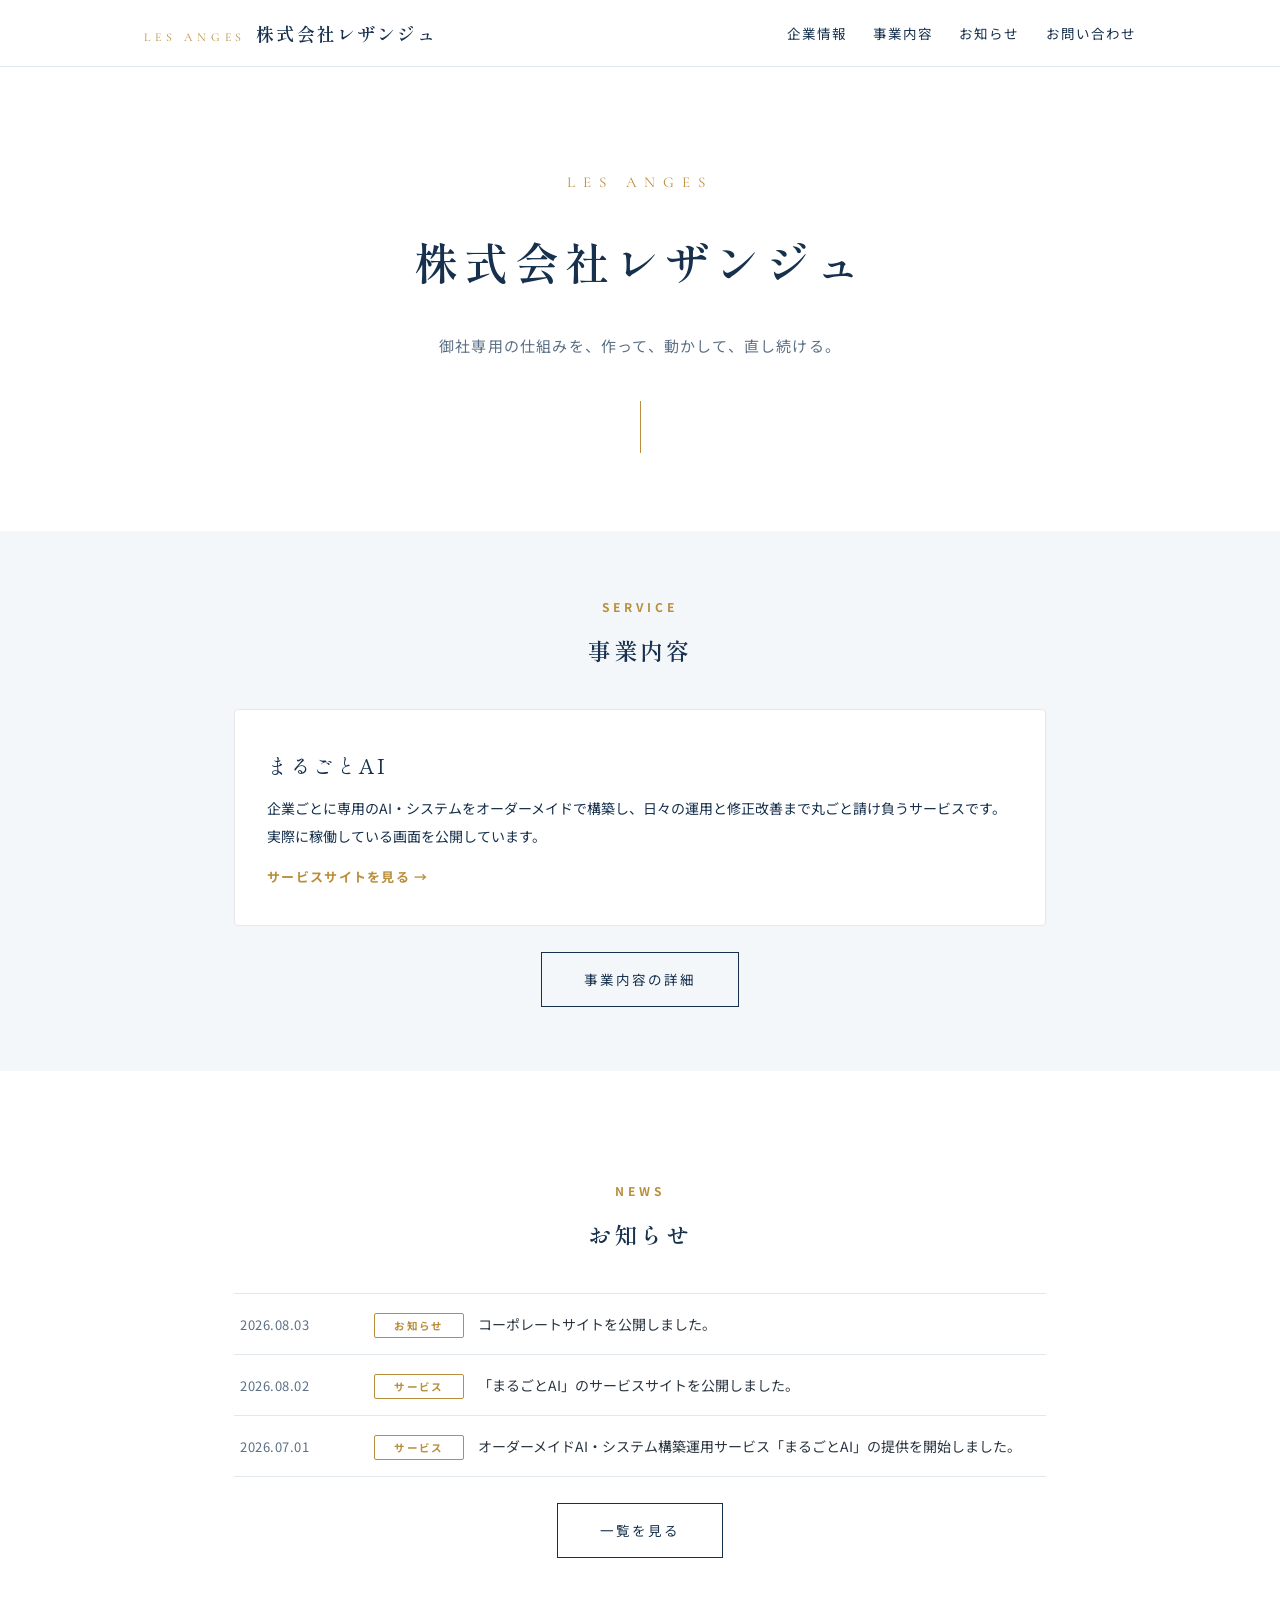
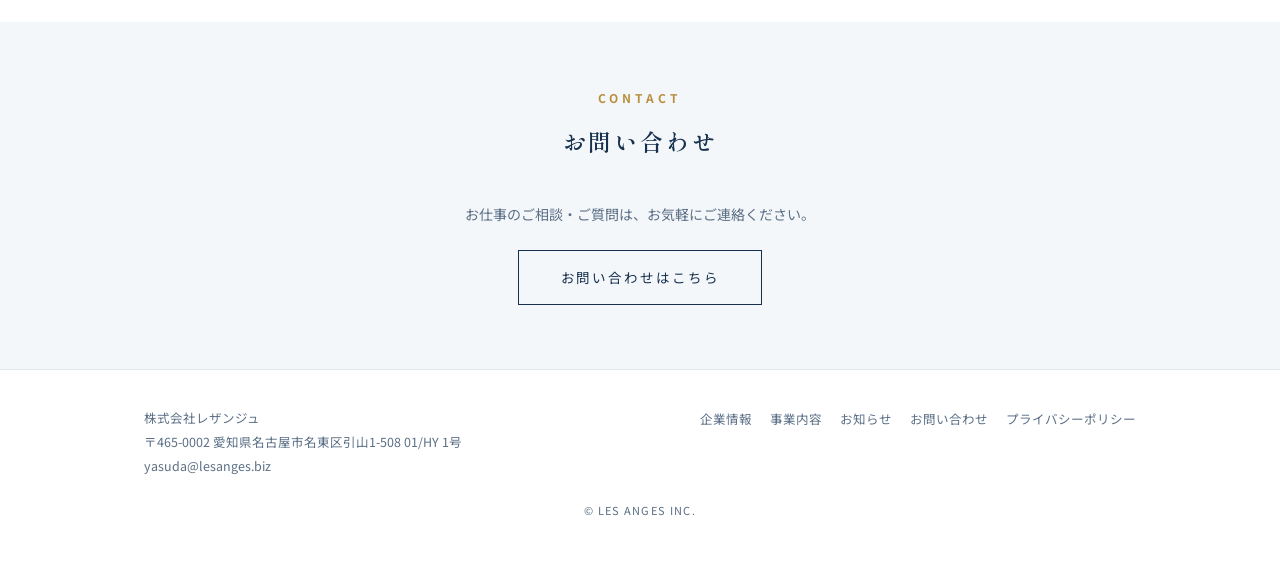
==== index.html @ 823a5865 "Add files via upload" ====
<!DOCTYPE html>
<html lang="ja">
<head>
<meta charset="UTF-8">
<meta name="viewport" content="width=device-width, initial-scale=1.0">
<title>株式会社レザンジュ|御社専用のAI・システムを、作って、動かして、直し続ける。</title>
<meta name="description" content="株式会社レザンジュは、企業ごとに専用のAI・システムをオーダーメイドで構築し、運用まで請け負う名古屋の会社です。">
<link rel="icon" type="image/png" href="favicon.png">
<link rel="preconnect" href="https://fonts.googleapis.com">
<link rel="preconnect" href="https://fonts.gstatic.com" crossorigin>
<link href="https://fonts.googleapis.com/css2?family=Shippori+Mincho:wght@500;600;700&family=Noto+Sans+JP:wght@400;500;700&family=Cormorant+Garamond:wght@500&display=swap" rel="stylesheet">
<link rel="stylesheet" href="style.css">
</head>
<body>
<header class="gnav">
  <div class="gnav-in">
    <a class="brand" href="index.html"><span class="fr">Les Anges</span><span class="ja">株式会社レザンジュ</span></a>
    <ul>
      <li><a href="company.html">企業情報</a></li>
      <li><a href="service.html">事業内容</a></li>
      <li><a href="news.html">お知らせ</a></li>
      <li><a href="contact.html">お問い合わせ</a></li>
    </ul>
  </div>
</header>

<div style="padding:100px 0 78px;text-align:center;">
  <div class="wrap">
    <span style="font-family:'Cormorant Garamond',serif;font-size:15px;letter-spacing:.52em;color:var(--gold);text-transform:uppercase;display:block;margin-bottom:20px;">Les Anges</span>
    <h1 style="font-size:clamp(30px,6vw,44px);letter-spacing:.14em;">株式会社レザンジュ</h1>
    <p style="margin-top:26px;font-size:15px;color:var(--ink-soft);letter-spacing:.08em;">御社専用の仕組みを、作って、動かして、直し続ける。</p>
    <div style="width:1px;height:52px;background:var(--gold);margin:40px auto 0;" aria-hidden="true"></div>
  </div>
</div>

<section style="background:var(--mist);">
  <div class="wrap">
    <p class="sec-label">SERVICE</p>
    <h2 class="sec-title">事業内容</h2>
    <a class="biz-card" href="https://lesanges-inc.github.io/marugoto-ai/">
      <div class="biz-name">まるごとAI</div>
      <p>企業ごとに専用のAI・システムをオーダーメイドで構築し、日々の運用と修正改善まで丸ごと請け負うサービスです。実際に稼働している画面を公開しています。</p>
      <span class="go">サービスサイトを見る</span>
    </a>
    <p style="text-align:center;margin-top:26px;"><a class="btn-line" href="service.html">事業内容の詳細</a></p>
  </div>
</section>

<div class="arc" aria-hidden="true"></div>

<section>
  <div class="wrap">
    <p class="sec-label">NEWS</p>
    <h2 class="sec-title">お知らせ</h2>
    <div class="news-list">
      <div class="item"><time>2026.08.03</time><span class="cat">お知らせ</span><span class="body">コーポレートサイトを公開しました。</span></div>
      <div class="item"><time>2026.08.02</time><span class="cat">サービス</span><span class="body">「まるごとAI」のサービスサイトを公開しました。</span></div>
      <div class="item"><time>2026.07.01</time><span class="cat">サービス</span><span class="body">オーダーメイドAI・システム構築運用サービス「まるごとAI」の提供を開始しました。</span></div>
    </div>
    <p style="text-align:center;margin-top:26px;"><a class="btn-line" href="news.html">一覧を見る</a></p>
  </div>
</section>

<section style="background:var(--mist);text-align:center;">
  <div class="wrap">
    <p class="sec-label">CONTACT</p>
    <h2 class="sec-title">お問い合わせ</h2>
    <p style="font-size:14px;color:var(--ink-soft);margin-bottom:22px;">お仕事のご相談・ご質問は、お気軽にご連絡ください。</p>
    <a class="btn-line" href="contact.html">お問い合わせはこちら</a>
  </div>
</section>

<footer>
  <div class="foot-in">
    <div class="addr">株式会社レザンジュ<br>〒465-0002 愛知県名古屋市名東区引山1-508 01/HY 1号<br>yasuda@lesanges.biz</div>
    <nav>
      <a href="company.html">企業情報</a>
      <a href="service.html">事業内容</a>
      <a href="news.html">お知らせ</a>
      <a href="contact.html">お問い合わせ</a>
      <a href="privacy.html">プライバシーポリシー</a>
    </nav>
  </div>
  <p class="copy">© LES ANGES INC.</p>
</footer>
</body>
</html>
---- style.css ----
:root{--ink:#16304d;--ink-soft:#5b6f86;--gold:#b98f3e;--mist:#f4f7fa;--line:#e2e8ee;--text:#2a3540;}
*{margin:0;padding:0;box-sizing:border-box;}
html{scroll-behavior:smooth;}
@media (prefers-reduced-motion:reduce){html{scroll-behavior:auto;}*,*::before,*::after{animation:none!important;transition:none!important;}}
body{font-family:'Noto Sans JP',sans-serif;color:var(--text);background:#fff;line-height:2;font-size:15px;-webkit-font-smoothing:antialiased;}
h1,h2,h3{font-family:'Shippori Mincho',serif;color:var(--ink);font-weight:600;}
a{color:var(--ink);}
a:focus-visible{outline:3px solid var(--ink);outline-offset:3px;}
.wrap{max-width:860px;margin:0 auto;padding:0 24px;}
/* header */
.gnav{border-bottom:1px solid var(--line);background:#fff;position:sticky;top:0;z-index:50;}
.gnav-in{max-width:1040px;margin:0 auto;padding:0 24px;display:flex;align-items:center;justify-content:space-between;height:66px;}
.brand{text-decoration:none;display:flex;align-items:baseline;gap:10px;}
.brand .fr{font-family:'Cormorant Garamond',serif;font-size:12px;letter-spacing:.4em;color:var(--gold);text-transform:uppercase;}
.brand .ja{font-family:'Shippori Mincho',serif;font-size:18px;letter-spacing:.12em;color:var(--ink);font-weight:600;}
.gnav ul{display:flex;gap:26px;list-style:none;}
.gnav ul a{text-decoration:none;font-size:13.5px;letter-spacing:.08em;color:var(--ink);padding:6px 0;border-bottom:2px solid transparent;}
.gnav ul a:hover,.gnav ul a.on{border-bottom-color:var(--gold);}
@media (max-width:760px){
  .gnav-in{height:auto;flex-direction:column;align-items:flex-start;padding:12px 18px 0;}
  .gnav ul{gap:16px;flex-wrap:wrap;padding:8px 0 12px;}
  .gnav ul a{font-size:12.5px;}
}
/* page title band */
.pt{background:var(--mist);padding:52px 0 44px;text-align:center;}
.pt h1{font-size:26px;letter-spacing:.16em;}
.pt .en{font-family:'Cormorant Garamond',serif;font-size:13px;letter-spacing:.42em;color:var(--gold);text-transform:uppercase;display:block;margin-bottom:6px;}
.crumb{max-width:1040px;margin:0 auto;padding:10px 24px 0;font-size:11.5px;color:var(--ink-soft);}
.crumb a{color:var(--ink-soft);text-decoration:none;}
/* sections */
section{padding:64px 0;}
.sec-label{font-size:12px;font-weight:700;letter-spacing:.34em;color:var(--gold);text-align:center;margin-bottom:8px;}
.sec-title{font-size:23px;text-align:center;letter-spacing:.12em;margin-bottom:36px;}
.arc{height:44px;background:radial-gradient(140% 300% at 50% 320%, transparent 59.7%, var(--gold) 59.9%, var(--gold) 60.3%, transparent 60.5%);}
/* tables */
.spec{border-top:1px solid var(--line);}
.spec .row{display:grid;grid-template-columns:180px 1fr;border-bottom:1px solid var(--line);}
.spec dt{padding:18px 8px;font-size:13px;font-weight:700;color:var(--ink);letter-spacing:.12em;}
.spec dd{padding:18px 8px;font-size:14.5px;}
@media (max-width:560px){.spec .row{grid-template-columns:1fr;}.spec dt{padding-bottom:0;}.spec dd{padding-top:2px;}}
/* cards & buttons */
.biz-card{display:block;background:#fff;border:1px solid var(--line);border-radius:4px;padding:34px 32px;text-decoration:none;transition:box-shadow .25s,border-color .25s;}
.biz-card:hover{border-color:var(--gold);box-shadow:0 14px 34px rgba(22,48,77,.1);}
.biz-card .biz-name{font-family:'Shippori Mincho',serif;font-size:21px;color:var(--ink);letter-spacing:.1em;margin-bottom:8px;}
.biz-card p{font-size:14px;}
.biz-card .go{display:inline-block;margin-top:14px;font-size:13px;font-weight:700;color:var(--gold);letter-spacing:.1em;}
.biz-card .go::after{content:" \2192";}
.btn-line{display:inline-block;border:1px solid var(--ink);color:var(--ink);text-decoration:none;font-size:13.5px;letter-spacing:.14em;padding:13px 42px;transition:background .2s,color .2s;}
.btn-line:hover{background:var(--ink);color:#fff;}
/* news list */
.news-list{border-top:1px solid var(--line);}
.news-list .item{display:grid;grid-template-columns:120px 90px 1fr;gap:14px;align-items:baseline;border-bottom:1px solid var(--line);padding:16px 6px;font-size:14px;}
.news-list time{color:var(--ink-soft);font-size:13px;letter-spacing:.04em;}
.news-list .cat{font-size:10.5px;font-weight:700;letter-spacing:.14em;color:var(--gold);border:1px solid var(--gold);text-align:center;padding:1px 0;border-radius:2px;}
@media (max-width:560px){.news-list .item{grid-template-columns:96px 74px;grid-template-rows:auto auto;}.news-list .body{grid-column:1/-1;}}
/* footer */
footer{border-top:1px solid var(--line);padding:36px 0 40px;}
.foot-in{max-width:1040px;margin:0 auto;padding:0 24px;display:flex;justify-content:space-between;gap:24px;flex-wrap:wrap;}
.foot-in .addr{font-size:12.5px;color:var(--ink-soft);line-height:1.9;}
.foot-in nav{display:flex;gap:18px;flex-wrap:wrap;}
.foot-in nav a{font-size:12.5px;color:var(--ink-soft);text-decoration:none;}
.foot-in nav a:hover{color:var(--gold);}
.copy{text-align:center;font-size:11px;color:var(--ink-soft);letter-spacing:.12em;margin-top:22px;}
.prose{max-width:680px;margin:0 auto;}
.prose p{margin-bottom:18px;font-size:14.5px;}
.sign{text-align:right;font-family:'Shippori Mincho',serif;color:var(--ink);margin-top:8px;}
.philosophy{max-width:680px;margin:0 auto;text-align:center;}
.philosophy .main{font-family:'Shippori Mincho',serif;font-size:clamp(20px,3.4vw,26px);color:var(--ink);letter-spacing:.14em;line-height:2.1;}
.philosophy .sub{font-size:14px;color:var(--ink-soft);margin-top:18px;}
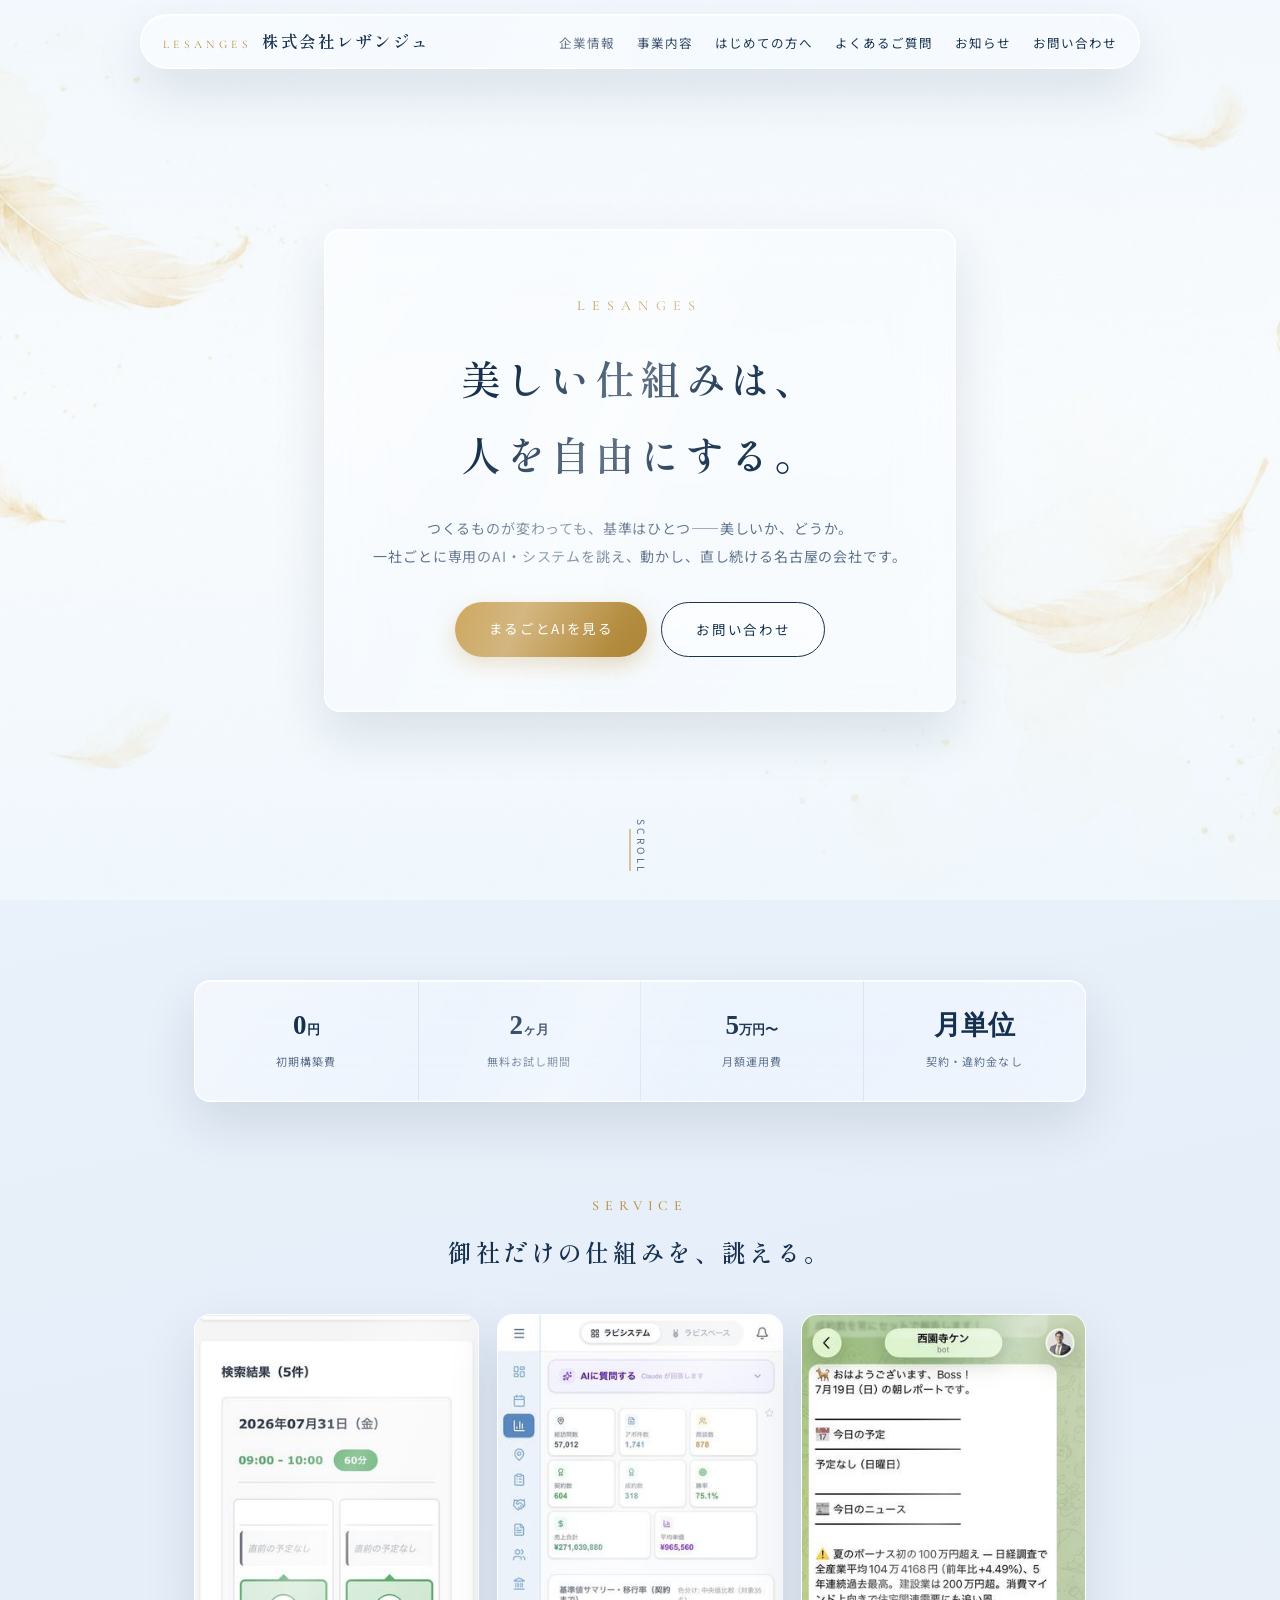
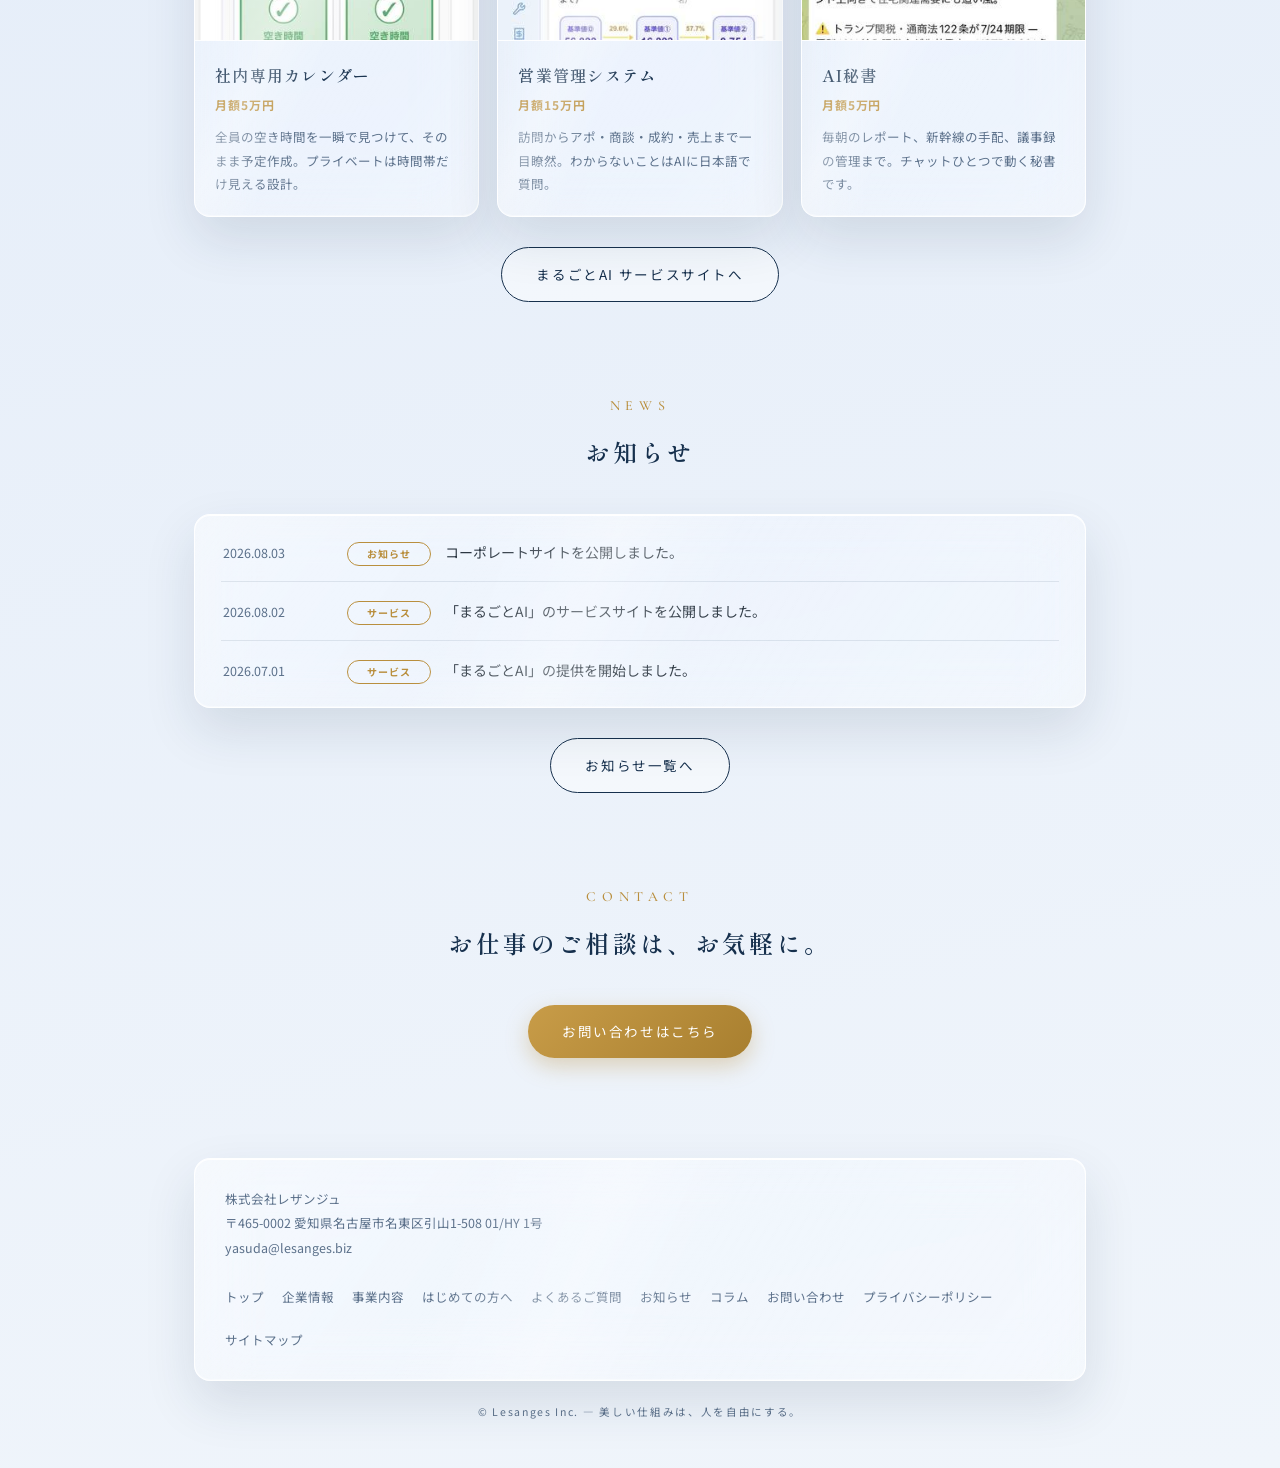
==== commit 414dfd70: "ガラスデザインv2へ全面刷新: 全10ページ構成に移行 - preview-index / preview-company(承認済みデザイン)を正式な index.html / company.htm" ====
--- a/index.html
+++ b/index.html
@@ -3,8 +3,8 @@
 <head>
 <meta charset="UTF-8">
 <meta name="viewport" content="width=device-width, initial-scale=1.0">
-<title>株式会社レザンジュ|御社専用のAI・システムを、作って、動かして、直し続ける。</title>
-<meta name="description" content="株式会社レザンジュは、企業ごとに専用のAI・システムをオーダーメイドで構築し、運用まで請け負う名古屋の会社です。">
+<title>株式会社レザンジュ|美しい仕組みは、人を自由にする。</title>
+<meta name="description" content="株式会社レザンジュは、一社ごとに専用のAI・システムを誂え、動かし、直し続ける名古屋の会社です。初期0円・2ヶ月無料の「まるごとAI」を提供しています。">
 <link rel="icon" type="image/png" href="favicon.png">
 <link rel="preconnect" href="https://fonts.googleapis.com">
 <link rel="preconnect" href="https://fonts.gstatic.com" crossorigin>
@@ -12,76 +12,80 @@
 <link rel="stylesheet" href="style.css">
 </head>
 <body>
-<header class="gnav">
-  <div class="gnav-in">
-    <a class="brand" href="index.html"><span class="fr">Les Anges</span><span class="ja">株式会社レザンジュ</span></a>
-    <ul>
-      <li><a href="company.html">企業情報</a></li>
-      <li><a href="service.html">事業内容</a></li>
-      <li><a href="news.html">お知らせ</a></li>
-      <li><a href="contact.html">お問い合わせ</a></li>
-    </ul>
+<div class="petals" aria-hidden="true"></div>
+<header class="gnav"><div class="gnav-in glass">
+<a class="brand" href="index.html"><span class="fr">Lesanges</span><span class="ja">株式会社レザンジュ</span></a>
+<ul><li><a href="company.html">企業情報</a></li><li><a href="service.html">事業内容</a></li><li><a href="first.html">はじめての方へ</a></li><li><a href="faq.html">よくあるご質問</a></li><li><a href="news.html">お知らせ</a></li><li><a href="contact.html">お問い合わせ</a></li></ul>
+</div></header>
+
+<div class="hero">
+  <div class="hero-panel glass">
+    <span class="fr">Lesanges</span>
+    <h1>美しい仕組みは、<br>人を自由にする。</h1>
+    <p class="sub">つくるものが変わっても、基準はひとつ——美しいか、どうか。<br>一社ごとに専用のAI・システムを誂え、動かし、直し続ける名古屋の会社です。</p>
+    <div class="hero-cta">
+      <a class="btn gold" href="https://lesanges-inc.github.io/marugoto-ai/">まるごとAIを見る</a>
+      <a class="btn ghost" href="contact.html">お問い合わせ</a>
+    </div>
   </div>
-</header>
-
-<div style="padding:100px 0 78px;text-align:center;">
-  <div class="wrap">
-    <span style="font-family:'Cormorant Garamond',serif;font-size:15px;letter-spacing:.52em;color:var(--gold);text-transform:uppercase;display:block;margin-bottom:20px;">Les Anges</span>
-    <h1 style="font-size:clamp(30px,6vw,44px);letter-spacing:.14em;">株式会社レザンジュ</h1>
-    <p style="margin-top:26px;font-size:15px;color:var(--ink-soft);letter-spacing:.08em;">御社専用の仕組みを、作って、動かして、直し続ける。</p>
-    <div style="width:1px;height:52px;background:var(--gold);margin:40px auto 0;" aria-hidden="true"></div>
-  </div>
+  <span class="hero-scroll">SCROLL</span>
 </div>
 
-<section style="background:var(--mist);">
+<section>
   <div class="wrap">
-    <p class="sec-label">SERVICE</p>
-    <h2 class="sec-title">事業内容</h2>
-    <a class="biz-card" href="https://lesanges-inc.github.io/marugoto-ai/">
-      <div class="biz-name">まるごとAI</div>
-      <p>企業ごとに専用のAI・システムをオーダーメイドで構築し、日々の運用と修正改善まで丸ごと請け負うサービスです。実際に稼働している画面を公開しています。</p>
-      <span class="go">サービスサイトを見る</span>
-    </a>
-    <p style="text-align:center;margin-top:26px;"><a class="btn-line" href="service.html">事業内容の詳細</a></p>
+    <div class="stats glass reveal">
+      <div class="st"><b>0<em>円</em></b><span>初期構築費</span></div>
+      <div class="st"><b>2<em>ヶ月</em></b><span>無料お試し期間</span></div>
+      <div class="st"><b>5<em>万円〜</em></b><span>月額運用費</span></div>
+      <div class="st"><b>月単位</b><span>契約・違約金なし</span></div>
+    </div>
   </div>
 </section>
 
-<div class="arc" aria-hidden="true"></div>
-
-<section>
+<section style="padding-top:10px;">
   <div class="wrap">
-    <p class="sec-label">NEWS</p>
-    <h2 class="sec-title">お知らせ</h2>
-    <div class="news-list">
-      <div class="item"><time>2026.08.03</time><span class="cat">お知らせ</span><span class="body">コーポレートサイトを公開しました。</span></div>
-      <div class="item"><time>2026.08.02</time><span class="cat">サービス</span><span class="body">「まるごとAI」のサービスサイトを公開しました。</span></div>
-      <div class="item"><time>2026.07.01</time><span class="cat">サービス</span><span class="body">オーダーメイドAI・システム構築運用サービス「まるごとAI」の提供を開始しました。</span></div>
+    <p class="sec-label">Service</p>
+    <h2 class="sec-title">御社だけの仕組みを、誂える。</h2>
+    <div class="svc">
+      <a class="card glass reveal" href="service.html#calendar">
+        <img src="img_svc_calendar.jpg" alt="社内専用カレンダーの画面" loading="lazy">
+        <div class="body"><h3>社内専用カレンダー</h3><p class="price">月額5万円</p><p class="desc">全員の空き時間を一瞬で見つけて、そのまま予定作成。プライベートは時間帯だけ見える設計。</p></div>
+      </a>
+      <a class="card glass reveal" href="service.html#sales" style="transition-delay:.1s;">
+        <img src="img_svc_sales.jpg" alt="営業管理システムの画面" loading="lazy">
+        <div class="body"><h3>営業管理システム</h3><p class="price">月額15万円</p><p class="desc">訪問からアポ・商談・成約・売上まで一目瞭然。わからないことはAIに日本語で質問。</p></div>
+      </a>
+      <a class="card glass reveal" href="service.html#secretary" style="transition-delay:.2s;">
+        <img src="img_svc_secretary.jpg" alt="AI秘書の画面" loading="lazy">
+        <div class="body"><h3>AI秘書</h3><p class="price">月額5万円</p><p class="desc">毎朝のレポート、新幹線の手配、議事録の管理まで。チャットひとつで動く秘書です。</p></div>
+      </a>
     </div>
-    <p style="text-align:center;margin-top:26px;"><a class="btn-line" href="news.html">一覧を見る</a></p>
+    <p class="svc-more reveal"><a class="btn ghost" href="https://lesanges-inc.github.io/marugoto-ai/">まるごとAI サービスサイトへ</a></p>
   </div>
 </section>
 
-<section style="background:var(--mist);text-align:center;">
+<section style="padding-top:10px;">
   <div class="wrap">
-    <p class="sec-label">CONTACT</p>
-    <h2 class="sec-title">お問い合わせ</h2>
-    <p style="font-size:14px;color:var(--ink-soft);margin-bottom:22px;">お仕事のご相談・ご質問は、お気軽にご連絡ください。</p>
-    <a class="btn-line" href="contact.html">お問い合わせはこちら</a>
+    <p class="sec-label">News</p>
+    <h2 class="sec-title">お知らせ</h2>
+    <div class="news-list glass reveal">
+      <div class="item"><time>2026.08.03</time><span class="cat">お知らせ</span><span class="body">コーポレートサイトを公開しました。</span></div>
+      <div class="item"><time>2026.08.02</time><span class="cat">サービス</span><span class="body">「まるごとAI」のサービスサイトを公開しました。</span></div>
+      <div class="item"><time>2026.07.01</time><span class="cat">サービス</span><span class="body">「まるごとAI」の提供を開始しました。</span></div>
+    </div>
+    <p class="svc-more reveal"><a class="btn ghost" href="news.html">お知らせ一覧へ</a></p>
   </div>
 </section>
 
-<footer>
-  <div class="foot-in">
-    <div class="addr">株式会社レザンジュ<br>〒465-0002 愛知県名古屋市名東区引山1-508 01/HY 1号<br>yasuda@lesanges.biz</div>
-    <nav>
-      <a href="company.html">企業情報</a>
-      <a href="service.html">事業内容</a>
-      <a href="news.html">お知らせ</a>
-      <a href="contact.html">お問い合わせ</a>
-      <a href="privacy.html">プライバシーポリシー</a>
-    </nav>
+<section style="padding-top:10px;">
+  <div class="wrap" style="text-align:center;">
+    <p class="sec-label">Contact</p>
+    <h2 class="sec-title">お仕事のご相談は、お気軽に。</h2>
+    <a class="btn gold" href="contact.html">お問い合わせはこちら</a>
   </div>
-  <p class="copy">© LES ANGES INC.</p>
-</footer>
-</body>
-</html>+</section>
+
+<footer><div class="wrap"><div class="foot-glass glass"><div class="addr">株式会社レザンジュ<br>〒465-0002 愛知県名古屋市名東区引山1-508 01/HY 1号<br>yasuda@lesanges.biz</div><nav><a href="index.html">トップ</a><a href="company.html">企業情報</a><a href="service.html">事業内容</a><a href="first.html">はじめての方へ</a><a href="faq.html">よくあるご質問</a><a href="news.html">お知らせ</a><a href="column.html">コラム</a><a href="contact.html">お問い合わせ</a><a href="privacy.html">プライバシーポリシー</a><a href="sitemap.html">サイトマップ</a></nav></div><p class="copy">© Lesanges Inc. — 美しい仕組みは、人を自由にする。</p></div></footer>
+
+<script src="script.js"></script>
+</body></html>
--- a/style.css
+++ b/style.css
@@ -1,70 +1,203 @@
-
-:root{--ink:#16304d;--ink-soft:#5b6f86;--gold:#b98f3e;--mist:#f4f7fa;--line:#e2e8ee;--text:#2a3540;}
+/* ==========================================================
+   株式会社レザンジュ コーポレートサイト v2 共通スタイル
+   正(canonical): ガラスデザイン版プレビュー(2026-08 承認)
+   配色: 墨紺 #16304d / 金 #b98f3e / 背景=青白グラデ(黄味禁止)
+   書体: Shippori Mincho / Noto Sans JP / Cormorant Garamond
+   ========================================================== */
+:root{
+  --ink:#16304d;--ink-soft:#5b708a;--gold:#b98f3e;
+  --glass:rgba(255,255,255,.42);--glass-line:rgba(255,255,255,.9);--text:#2a3540;
+}
 *{margin:0;padding:0;box-sizing:border-box;}
 html{scroll-behavior:smooth;}
 @media (prefers-reduced-motion:reduce){html{scroll-behavior:auto;}*,*::before,*::after{animation:none!important;transition:none!important;}}
-body{font-family:'Noto Sans JP',sans-serif;color:var(--text);background:#fff;line-height:2;font-size:15px;-webkit-font-smoothing:antialiased;}
+body{
+  font-family:'Noto Sans JP',sans-serif;color:var(--text);line-height:2;font-size:15px;
+  background:linear-gradient(168deg,#eef5fc 0%,#e6eef9 45%,#f0f5fb 100%);
+  min-height:100vh;-webkit-font-smoothing:antialiased;
+}
+body::before{
+  content:"";position:fixed;inset:0;z-index:0;pointer-events:none;
+  background:
+    radial-gradient(560px 420px at 12% 16%, rgba(160,199,238,.45), transparent 65%),
+    radial-gradient(620px 460px at 88% 28%, rgba(255,255,255,.7), transparent 62%),
+    radial-gradient(520px 420px at 78% 78%, rgba(196,219,243,.4), transparent 65%),
+    radial-gradient(460px 380px at 22% 86%, rgba(233,225,199,.22), transparent 65%);
+}
 h1,h2,h3{font-family:'Shippori Mincho',serif;color:var(--ink);font-weight:600;}
 a{color:var(--ink);}
-a:focus-visible{outline:3px solid var(--ink);outline-offset:3px;}
-.wrap{max-width:860px;margin:0 auto;padding:0 24px;}
-/* header */
-.gnav{border-bottom:1px solid var(--line);background:#fff;position:sticky;top:0;z-index:50;}
-.gnav-in{max-width:1040px;margin:0 auto;padding:0 24px;display:flex;align-items:center;justify-content:space-between;height:66px;}
+a:focus-visible,button:focus-visible{outline:3px solid var(--ink);outline-offset:3px;}
+.wrap{max-width:940px;margin:0 auto;padding:0 24px;}
+.glass{
+  background:linear-gradient(125deg, rgba(255,255,255,.5) 0%, rgba(255,255,255,.18) 46%, rgba(255,255,255,.38) 100%);
+  backdrop-filter:blur(26px) saturate(1.3);
+  -webkit-backdrop-filter:blur(26px) saturate(1.3);
+  border:1px solid rgba(255,255,255,.9);
+  border-radius:16px;
+  box-shadow:
+    0 22px 52px rgba(22,48,77,.12),
+    inset 0 1px 0 rgba(255,255,255,.95),
+    inset 0 -1px 0 rgba(255,255,255,.35);
+  position:relative;
+}
+.glass::before{
+  content:"";position:absolute;inset:0;border-radius:inherit;pointer-events:none;
+  background:linear-gradient(115deg, transparent 30%, rgba(255,255,255,.34) 44%, rgba(255,255,255,.06) 56%, transparent 70%);
+}
+.gnav{position:fixed;top:14px;left:50%;transform:translateX(-50%);z-index:60;width:min(1000px,calc(100% - 28px));}
+.gnav-in{display:flex;align-items:center;justify-content:space-between;padding:10px 22px;border-radius:99px;}
 .brand{text-decoration:none;display:flex;align-items:baseline;gap:10px;}
-.brand .fr{font-family:'Cormorant Garamond',serif;font-size:12px;letter-spacing:.4em;color:var(--gold);text-transform:uppercase;}
-.brand .ja{font-family:'Shippori Mincho',serif;font-size:18px;letter-spacing:.12em;color:var(--ink);font-weight:600;}
-.gnav ul{display:flex;gap:26px;list-style:none;}
-.gnav ul a{text-decoration:none;font-size:13.5px;letter-spacing:.08em;color:var(--ink);padding:6px 0;border-bottom:2px solid transparent;}
+.brand .fr{font-family:'Cormorant Garamond',serif;font-size:11.5px;letter-spacing:.38em;color:var(--gold);text-transform:uppercase;}
+.brand .ja{font-family:'Shippori Mincho',serif;font-size:16.5px;letter-spacing:.1em;color:var(--ink);font-weight:600;}
+.gnav ul{display:flex;gap:22px;list-style:none;}
+.gnav ul a{text-decoration:none;font-size:12.5px;letter-spacing:.08em;color:var(--ink);padding:5px 0;border-bottom:1.5px solid transparent;}
 .gnav ul a:hover,.gnav ul a.on{border-bottom-color:var(--gold);}
-@media (max-width:760px){
-  .gnav-in{height:auto;flex-direction:column;align-items:flex-start;padding:12px 18px 0;}
-  .gnav ul{gap:16px;flex-wrap:wrap;padding:8px 0 12px;}
-  .gnav ul a{font-size:12.5px;}
-}
-/* page title band */
-.pt{background:var(--mist);padding:52px 0 44px;text-align:center;}
-.pt h1{font-size:26px;letter-spacing:.16em;}
-.pt .en{font-family:'Cormorant Garamond',serif;font-size:13px;letter-spacing:.42em;color:var(--gold);text-transform:uppercase;display:block;margin-bottom:6px;}
-.crumb{max-width:1040px;margin:0 auto;padding:10px 24px 0;font-size:11.5px;color:var(--ink-soft);}
-.crumb a{color:var(--ink-soft);text-decoration:none;}
-/* sections */
-section{padding:64px 0;}
-.sec-label{font-size:12px;font-weight:700;letter-spacing:.34em;color:var(--gold);text-align:center;margin-bottom:8px;}
-.sec-title{font-size:23px;text-align:center;letter-spacing:.12em;margin-bottom:36px;}
-.arc{height:44px;background:radial-gradient(140% 300% at 50% 320%, transparent 59.7%, var(--gold) 59.9%, var(--gold) 60.3%, transparent 60.5%);}
-/* tables */
-.spec{border-top:1px solid var(--line);}
-.spec .row{display:grid;grid-template-columns:180px 1fr;border-bottom:1px solid var(--line);}
-.spec dt{padding:18px 8px;font-size:13px;font-weight:700;color:var(--ink);letter-spacing:.12em;}
-.spec dd{padding:18px 8px;font-size:14.5px;}
-@media (max-width:560px){.spec .row{grid-template-columns:1fr;}.spec dt{padding-bottom:0;}.spec dd{padding-top:2px;}}
-/* cards & buttons */
-.biz-card{display:block;background:#fff;border:1px solid var(--line);border-radius:4px;padding:34px 32px;text-decoration:none;transition:box-shadow .25s,border-color .25s;}
-.biz-card:hover{border-color:var(--gold);box-shadow:0 14px 34px rgba(22,48,77,.1);}
-.biz-card .biz-name{font-family:'Shippori Mincho',serif;font-size:21px;color:var(--ink);letter-spacing:.1em;margin-bottom:8px;}
-.biz-card p{font-size:14px;}
-.biz-card .go{display:inline-block;margin-top:14px;font-size:13px;font-weight:700;color:var(--gold);letter-spacing:.1em;}
-.biz-card .go::after{content:" \2192";}
-.btn-line{display:inline-block;border:1px solid var(--ink);color:var(--ink);text-decoration:none;font-size:13.5px;letter-spacing:.14em;padding:13px 42px;transition:background .2s,color .2s;}
-.btn-line:hover{background:var(--ink);color:#fff;}
-/* news list */
-.news-list{border-top:1px solid var(--line);}
-.news-list .item{display:grid;grid-template-columns:120px 90px 1fr;gap:14px;align-items:baseline;border-bottom:1px solid var(--line);padding:16px 6px;font-size:14px;}
-.news-list time{color:var(--ink-soft);font-size:13px;letter-spacing:.04em;}
-.news-list .cat{font-size:10.5px;font-weight:700;letter-spacing:.14em;color:var(--gold);border:1px solid var(--gold);text-align:center;padding:1px 0;border-radius:2px;}
-@media (max-width:560px){.news-list .item{grid-template-columns:96px 74px;grid-template-rows:auto auto;}.news-list .body{grid-column:1/-1;}}
-/* footer */
-footer{border-top:1px solid var(--line);padding:36px 0 40px;}
-.foot-in{max-width:1040px;margin:0 auto;padding:0 24px;display:flex;justify-content:space-between;gap:24px;flex-wrap:wrap;}
-.foot-in .addr{font-size:12.5px;color:var(--ink-soft);line-height:1.9;}
-.foot-in nav{display:flex;gap:18px;flex-wrap:wrap;}
-.foot-in nav a{font-size:12.5px;color:var(--ink-soft);text-decoration:none;}
-.foot-in nav a:hover{color:var(--gold);}
-.copy{text-align:center;font-size:11px;color:var(--ink-soft);letter-spacing:.12em;margin-top:22px;}
-.prose{max-width:680px;margin:0 auto;}
-.prose p{margin-bottom:18px;font-size:14.5px;}
-.sign{text-align:right;font-family:'Shippori Mincho',serif;color:var(--ink);margin-top:8px;}
-.philosophy{max-width:680px;margin:0 auto;text-align:center;}
-.philosophy .main{font-family:'Shippori Mincho',serif;font-size:clamp(20px,3.4vw,26px);color:var(--ink);letter-spacing:.14em;line-height:2.1;}
-.philosophy .sub{font-size:14px;color:var(--ink-soft);margin-top:18px;}
+@media (max-width:820px){
+  .gnav{top:0;width:100%;}
+  .gnav-in{border-radius:0 0 14px 14px;flex-direction:column;align-items:flex-start;gap:2px;padding:10px 18px;}
+  .gnav ul{gap:14px;flex-wrap:wrap;}
+  .gnav ul a{font-size:11.5px;}
+}
+.hero{
+  min-height:100vh;display:flex;align-items:center;justify-content:center;
+  position:relative;overflow:hidden;padding:130px 20px 90px;
+  background:url(img_philosophy.jpg) center/cover no-repeat;
+}
+.hero::after{content:"";position:absolute;inset:0;background:linear-gradient(180deg,rgba(234,244,252,.6),rgba(234,244,252,.28) 45%,rgba(234,244,252,.7));pointer-events:none;}
+.petals{position:fixed;inset:0;pointer-events:none;overflow:hidden;z-index:1;}
+.petal{position:absolute;top:-8%;color:var(--gold);animation:fall linear infinite;}
+.petal svg{display:block;}
+@keyframes fall{
+  0%{transform:translateY(-8vh) translateX(0) rotate(0deg);}
+  100%{transform:translateY(115vh) translateX(8vw) rotate(320deg);}
+}
+.hero-panel{position:relative;z-index:2;max-width:660px;text-align:center;padding:62px 48px 54px;animation:heroIn 1.1s .15s cubic-bezier(.2,.7,.2,1) both;}
+@keyframes heroIn{from{opacity:0;transform:translateY(22px);}to{opacity:1;transform:none;}}
+.hero-panel .fr{font-family:'Cormorant Garamond',serif;font-size:14px;letter-spacing:.52em;color:var(--gold);text-transform:uppercase;display:block;margin-bottom:20px;}
+.hero-panel h1{font-size:clamp(26px,4.6vw,40px);letter-spacing:.12em;line-height:1.9;}
+.hero-panel .sub{margin-top:22px;font-size:14px;color:var(--ink-soft);letter-spacing:.06em;}
+.hero-cta{margin-top:32px;display:flex;gap:14px;justify-content:center;flex-wrap:wrap;}
+.btn{display:inline-block;text-decoration:none;font-size:13.5px;letter-spacing:.12em;padding:13px 34px;border-radius:99px;transition:transform .2s, box-shadow .2s, background .2s, color .2s;}
+.btn.gold{background:linear-gradient(135deg,#c89c48,#a87f2f);color:#fff;box-shadow:0 8px 22px rgba(185,143,62,.35);}
+.btn.gold:hover{transform:translateY(-2px);box-shadow:0 12px 26px rgba(185,143,62,.42);}
+.btn.ghost{border:1px solid var(--ink);color:var(--ink);background:rgba(255,255,255,.45);}
+.btn.ghost:hover{background:var(--ink);color:#fff;}
+.hero-scroll{position:absolute;bottom:26px;left:50%;transform:translateX(-50%);z-index:2;font-size:10px;letter-spacing:.34em;color:var(--ink-soft);writing-mode:vertical-rl;}
+.hero-scroll::after{content:"";display:block;width:1px;height:42px;background:var(--gold);margin:10px auto 0;}
+section{padding:80px 0;position:relative;z-index:2;}
+.sec-label{font-family:'Cormorant Garamond',serif;font-size:14px;font-weight:500;letter-spacing:.4em;color:var(--gold);text-align:center;text-transform:uppercase;margin-bottom:8px;}
+.sec-title{font-size:24px;text-align:center;letter-spacing:.14em;margin-bottom:38px;}
+.reveal{opacity:0;transform:translateY(24px);transition:opacity .8s ease, transform .8s ease;}
+.reveal.in{opacity:1;transform:none;}
+@media (prefers-reduced-motion:reduce){.reveal{opacity:1;transform:none;}}
+.stats{display:grid;grid-template-columns:repeat(4,1fr);gap:0;}
+.stats .st{padding:26px 10px;text-align:center;border-left:1px solid rgba(22,48,77,.08);}
+.stats .st:first-child{border-left:none;}
+.stats b{font-family:'Shippori Mincho',serif;font-size:27px;color:var(--ink);display:block;line-height:1.4;}
+.stats b em{font-style:normal;font-size:13px;}
+.stats span{font-size:11px;color:var(--ink-soft);letter-spacing:.1em;}
+@media (max-width:680px){.stats{grid-template-columns:1fr 1fr;}.stats .st:nth-child(3){border-left:none;}.stats .st{border-top:1px solid rgba(22,48,77,.08);}.stats .st:nth-child(-n+2){border-top:none;}}
+.svc{display:grid;grid-template-columns:repeat(3,1fr);gap:18px;}
+.svc .card{overflow:hidden;text-decoration:none;display:block;transition:transform .25s, box-shadow .25s;}
+.svc .card:hover{transform:translateY(-5px);box-shadow:0 26px 54px rgba(22,48,77,.16), inset 0 1px 0 rgba(255,255,255,.85);}
+.svc img{width:100%;display:block;border-bottom:1px solid var(--glass-line);}
+.svc .body{padding:18px 20px 20px;}
+.svc h3{font-size:16px;letter-spacing:.08em;}
+.svc .price{font-size:12px;color:var(--gold);font-weight:700;letter-spacing:.08em;margin-top:2px;}
+.svc p.desc{font-size:12.5px;color:var(--ink-soft);line-height:1.9;margin-top:8px;}
+@media (max-width:680px){.svc{grid-template-columns:1fr;}}
+.svc-more{text-align:center;margin-top:30px;}
+.values{display:grid;grid-template-columns:repeat(4,1fr);gap:16px;}
+.values .v{padding:26px 20px;text-align:center;}
+.values .en{font-family:'Cormorant Garamond',serif;font-size:19px;letter-spacing:.14em;color:var(--gold);display:block;}
+.values .ja{font-family:'Shippori Mincho',serif;font-size:16px;color:var(--ink);letter-spacing:.14em;display:block;margin:2px 0 10px;}
+.values p{font-size:12px;color:var(--ink-soft);line-height:1.95;text-align:left;}
+@media (max-width:820px){.values{grid-template-columns:1fr 1fr;}}
+@media (max-width:480px){.values{grid-template-columns:1fr;}}
+.news-list{padding:8px 26px;}
+.news-list .item{display:grid;grid-template-columns:110px 84px 1fr;gap:14px;align-items:baseline;border-bottom:1px solid rgba(22,48,77,.1);padding:15px 2px;font-size:14px;}
+.news-list .item:last-child{border-bottom:none;}
+.news-list time{color:var(--ink-soft);font-size:12.5px;}
+.news-list .cat{font-size:10px;font-weight:700;letter-spacing:.12em;color:var(--gold);border:1px solid var(--gold);text-align:center;border-radius:99px;padding:1px 0;}
+@media (max-width:560px){.news-list .item{grid-template-columns:96px 74px;}.news-list .body{grid-column:1/-1;}}
+.spec{padding:12px 30px;}
+.spec .row{display:grid;grid-template-columns:170px 1fr;border-bottom:1px solid rgba(22,48,77,.1);}
+.spec .row:last-child{border-bottom:none;}
+.spec dt{padding:17px 4px;font-size:13px;font-weight:700;color:var(--ink);letter-spacing:.12em;}
+.spec dd{padding:17px 4px;font-size:14.5px;}
+@media (max-width:560px){.spec{padding:8px 20px;}.spec .row{grid-template-columns:1fr;}.spec dt{padding-bottom:0;}.spec dd{padding-top:2px;}}
+.pt{padding:150px 0 60px;text-align:center;position:relative;z-index:2;}
+.pt h1{font-size:clamp(26px,4.4vw,36px);letter-spacing:.18em;}
+.pt .en{font-family:'Cormorant Garamond',serif;font-size:14px;letter-spacing:.44em;color:var(--gold);text-transform:uppercase;display:block;margin-bottom:8px;}
+.greet-grid{display:grid;grid-template-columns:220px 1fr;gap:36px;align-items:start;}
+.greet-illust{padding:26px 18px 0;text-align:center;}
+.greet-illust img{max-height:300px;width:auto;}
+.greet-text{padding:34px 36px;}
+.greet-text p{font-size:14.5px;margin-bottom:16px;}
+.sign{text-align:right;font-family:'Shippori Mincho',serif;color:var(--ink);margin-top:6px;}
+@media (max-width:700px){.greet-grid{grid-template-columns:1fr;}.greet-illust{max-width:230px;margin:0 auto;}}
+.philosophy{text-align:center;padding:68px 30px;}
+.philosophy .main{font-family:'Shippori Mincho',serif;font-size:clamp(22px,4vw,32px);color:var(--ink);letter-spacing:.16em;line-height:2.1;}
+.philosophy .sub{font-size:13.5px;color:var(--ink-soft);margin-top:22px;line-height:2.2;}
+footer{padding:20px 0 46px;position:relative;z-index:2;}
+.foot-glass{padding:28px 30px;display:flex;justify-content:space-between;gap:24px;flex-wrap:wrap;}
+.foot-glass .addr{font-size:12.5px;color:var(--ink-soft);line-height:1.95;}
+.foot-glass nav{display:flex;gap:18px;flex-wrap:wrap;align-items:center;}
+.foot-glass nav a{font-size:12.5px;color:var(--ink-soft);text-decoration:none;}
+.foot-glass nav a:hover{color:var(--gold);}
+.copy{text-align:center;font-size:10.5px;color:var(--ink-soft);letter-spacing:.16em;margin-top:20px;}
+
+/* ==========================================================
+   ここから下層ページ用の部品(v2追加分)
+   ========================================================== */
+
+/* 本文ブロック(ガラスパネル内の文章) */
+.prose{padding:36px 40px;}
+.prose p{font-size:14.5px;margin-bottom:16px;}
+.prose p:last-child{margin-bottom:0;}
+@media (max-width:560px){.prose{padding:28px 22px;}}
+
+/* 事業内容: システム詳細(スクショ+解説) */
+.svc-detail{display:grid;grid-template-columns:280px 1fr;overflow:hidden;margin-bottom:26px;}
+.svc-detail:last-of-type{margin-bottom:0;}
+.svc-detail .shot{border-right:1px solid var(--glass-line);background:rgba(255,255,255,.35);}
+.svc-detail .shot img{width:100%;height:100%;object-fit:cover;display:block;}
+.svc-detail .body{padding:30px 34px;}
+.svc-detail h3{font-size:18px;letter-spacing:.1em;}
+.svc-detail .price{font-size:13px;color:var(--gold);font-weight:700;letter-spacing:.08em;margin-top:2px;}
+.svc-detail p.desc{font-size:13.5px;line-height:2;margin-top:12px;}
+@media (max-width:680px){
+  .svc-detail{grid-template-columns:1fr;}
+  .svc-detail .shot{border-right:none;border-bottom:1px solid var(--glass-line);}
+  .svc-detail .shot img{max-height:260px;}
+  .svc-detail .body{padding:24px 22px;}
+}
+
+/* はじめての方へ: ご利用の流れ */
+.flow{list-style:none;counter-reset:step;display:grid;gap:16px;}
+.flow li{counter-increment:step;padding:26px 30px 26px 92px;}
+.flow li::after{content:counter(step,decimal-leading-zero);position:absolute;left:28px;top:22px;font-family:'Cormorant Garamond',serif;font-size:30px;line-height:1.6;color:var(--gold);}
+.flow h3{font-size:16.5px;letter-spacing:.08em;display:flex;align-items:center;gap:10px;flex-wrap:wrap;}
+.flow .badge{font-size:10.5px;font-weight:700;letter-spacing:.1em;color:var(--gold);border:1px solid var(--gold);border-radius:99px;padding:1px 12px;}
+.flow p{font-size:13.5px;line-height:2;margin-top:8px;}
+@media (max-width:560px){.flow li{padding:22px 22px 22px 66px;}.flow li::after{left:20px;font-size:24px;}}
+
+/* よくあるご質問 */
+.faq-list{display:grid;gap:14px;}
+.faq-list summary{cursor:pointer;list-style:none;padding:19px 56px 19px 26px;font-size:14.5px;font-weight:700;color:var(--ink);letter-spacing:.04em;position:relative;z-index:1;}
+.faq-list summary::-webkit-details-marker{display:none;}
+.faq-list summary .q{font-family:'Cormorant Garamond',serif;color:var(--gold);font-size:18px;margin-right:14px;}
+.faq-list summary::after{content:"+";position:absolute;right:24px;top:50%;transform:translateY(-50%);font-size:20px;color:var(--gold);}
+.faq-list details[open] summary::after{content:"−";}
+.faq-list .a{margin:0 26px;padding:16px 2px 22px;border-top:1px solid rgba(22,48,77,.1);font-size:14px;line-height:2;position:relative;z-index:1;}
+.faq-list .a a{color:var(--gold);}
+
+/* お問い合わせ */
+.contact-panel{padding:44px 36px;text-align:center;}
+.contact-panel img{height:200px;width:auto;max-width:100%;}
+.contact-panel p{font-size:14px;margin:16px 0 20px;}
+.mail-link{font-family:'Cormorant Garamond',serif;font-size:26px;letter-spacing:.06em;color:var(--ink);text-decoration:none;border-bottom:1px solid var(--gold);padding-bottom:3px;}
+@media (max-width:560px){.contact-panel{padding:32px 20px;}.mail-link{font-size:20px;}}
+
+/* 注記 */
+.note{font-size:12px;color:var(--ink-soft);margin-top:18px;text-align:center;}
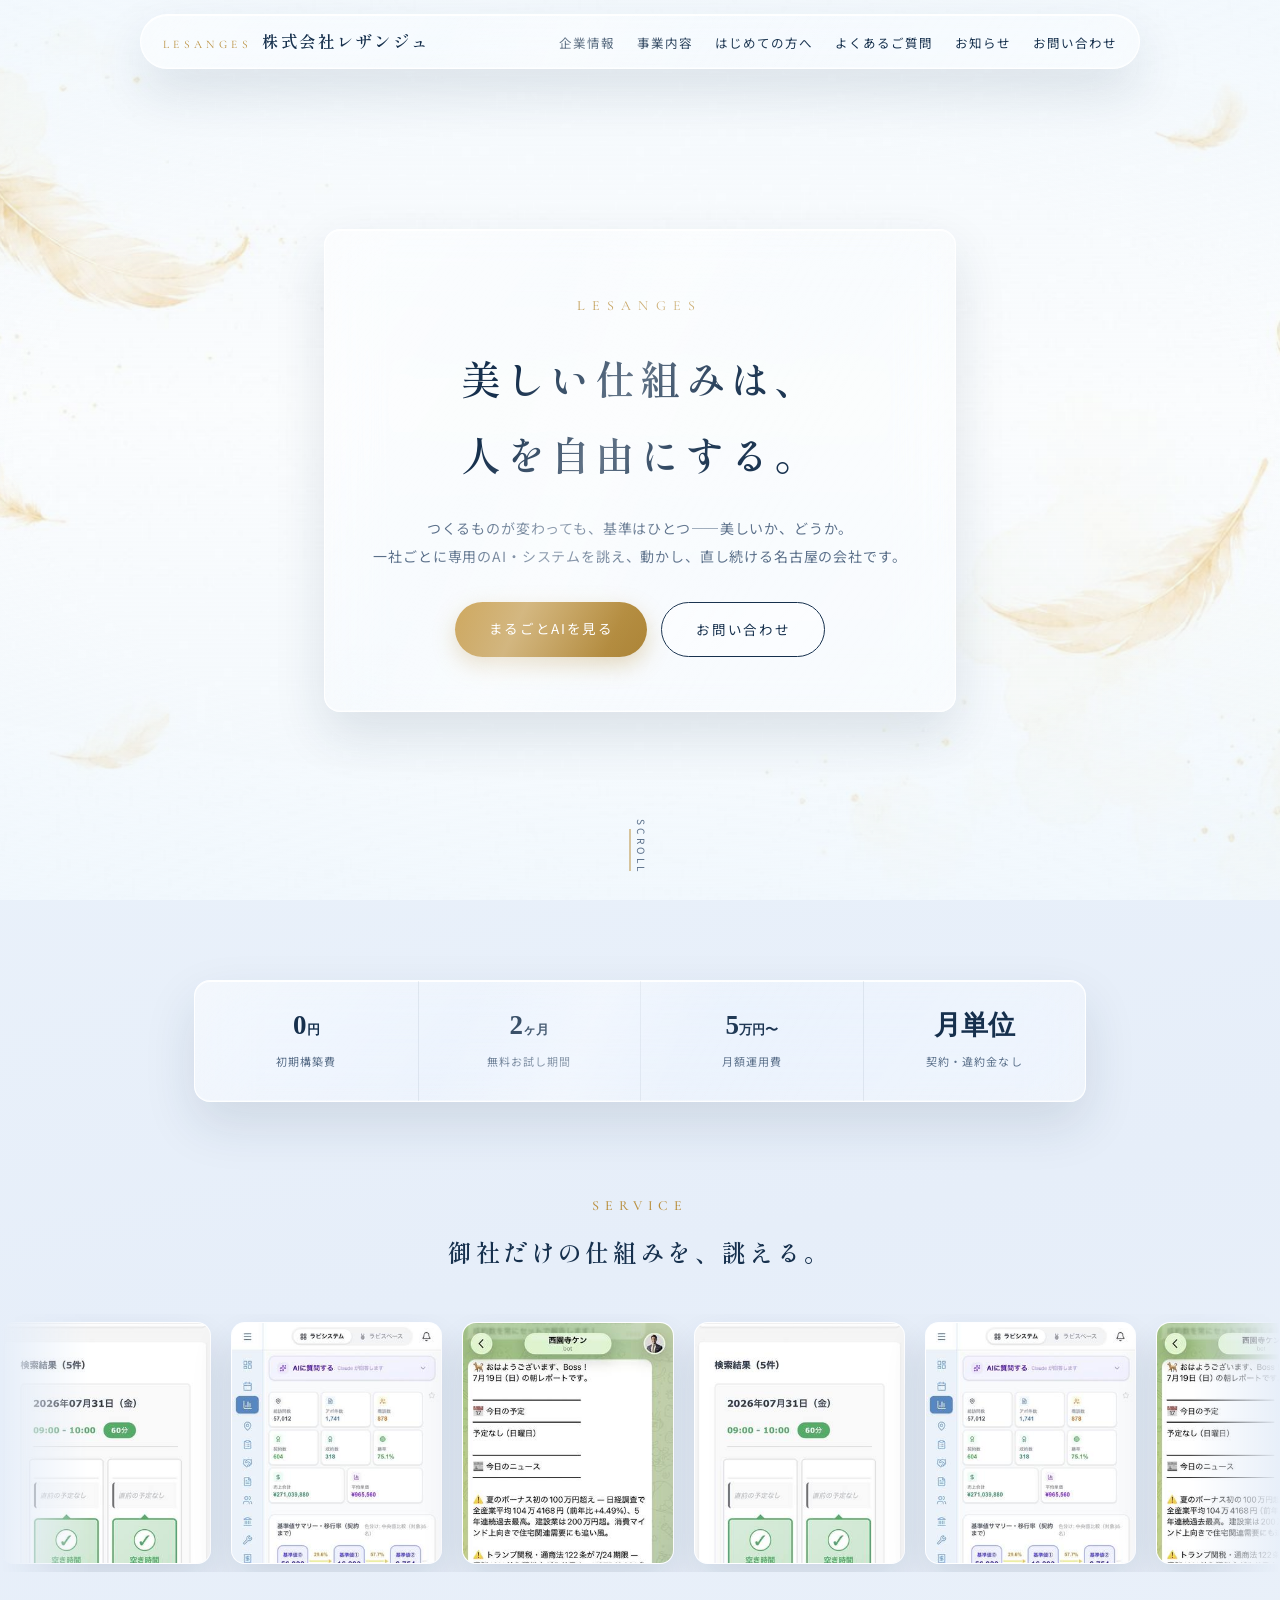
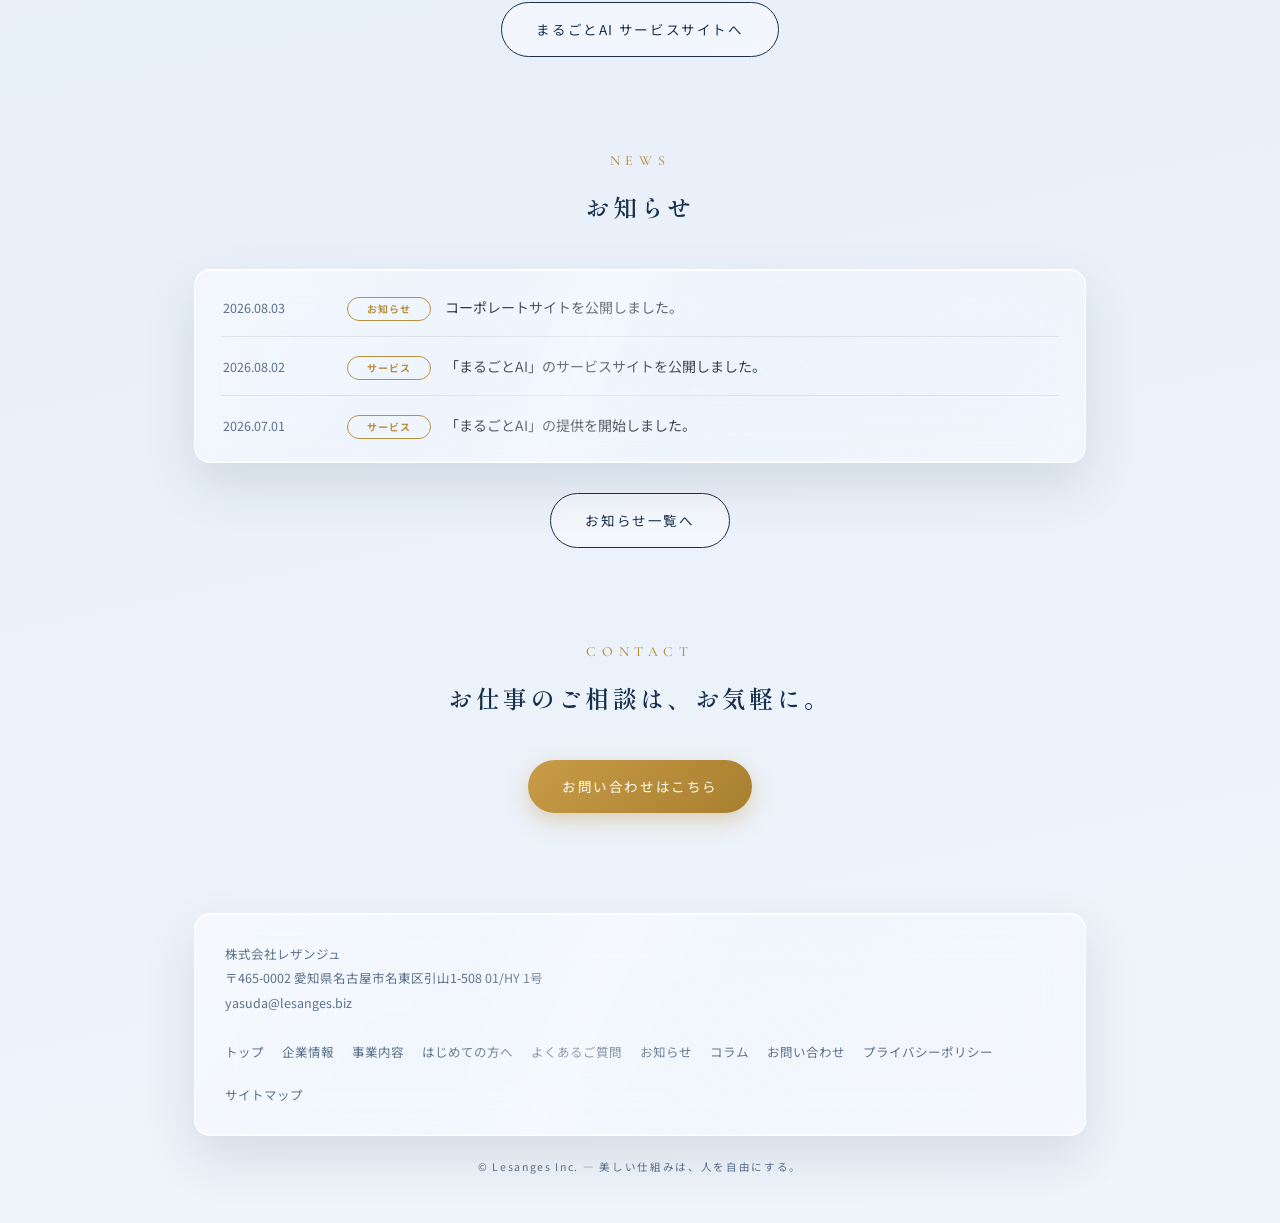
==== commit 699ad9d6: "トップ: ヒーローを写真・動画対応に、Service欄を横スクロールのリールへ - ヒーロー背景を .hero-media レイヤーに分離し、写真差し替え/動画(video)を   そのまま載せられる" ====
--- a/index.html
+++ b/index.html
@@ -19,6 +19,13 @@
 </div></header>
 
 <div class="hero">
+  <div class="hero-media" aria-hidden="true">
+    <!-- 動画を使う場合は、hero.mp4 と img_hero.jpg を置いて下のコメントを外す(写真は動画の待ち受け画像になります)
+    <video autoplay muted loop playsinline poster="img_hero.jpg">
+      <source src="hero.mp4" type="video/mp4">
+    </video>
+    -->
+  </div>
   <div class="hero-panel glass">
     <span class="fr">Lesanges</span>
     <h1>美しい仕組みは、<br>人を自由にする。</h1>
@@ -46,20 +53,16 @@
   <div class="wrap">
     <p class="sec-label">Service</p>
     <h2 class="sec-title">御社だけの仕組みを、誂える。</h2>
-    <div class="svc">
-      <a class="card glass reveal" href="service.html#calendar">
-        <img src="img_svc_calendar.jpg" alt="社内専用カレンダーの画面" loading="lazy">
-        <div class="body"><h3>社内専用カレンダー</h3><p class="price">月額5万円</p><p class="desc">全員の空き時間を一瞬で見つけて、そのまま予定作成。プライベートは時間帯だけ見える設計。</p></div>
-      </a>
-      <a class="card glass reveal" href="service.html#sales" style="transition-delay:.1s;">
-        <img src="img_svc_sales.jpg" alt="営業管理システムの画面" loading="lazy">
-        <div class="body"><h3>営業管理システム</h3><p class="price">月額15万円</p><p class="desc">訪問からアポ・商談・成約・売上まで一目瞭然。わからないことはAIに日本語で質問。</p></div>
-      </a>
-      <a class="card glass reveal" href="service.html#secretary" style="transition-delay:.2s;">
-        <img src="img_svc_secretary.jpg" alt="AI秘書の画面" loading="lazy">
-        <div class="body"><h3>AI秘書</h3><p class="price">月額5万円</p><p class="desc">毎朝のレポート、新幹線の手配、議事録の管理まで。チャットひとつで動く秘書です。</p></div>
-      </a>
+  </div>
+  <!-- 稼働中システムの画面。画像を増やすときは .reel-track に <figure class="reel-item"> を足すだけ -->
+  <div class="reel reveal" aria-label="実際に稼働しているシステムの画面">
+    <div class="reel-track">
+      <figure class="reel-item"><img src="img_svc_calendar.jpg" width="340" height="390" alt="社内専用カレンダーの画面"></figure>
+      <figure class="reel-item"><img src="img_svc_sales.jpg" width="340" height="390" alt="営業管理システムの画面"></figure>
+      <figure class="reel-item"><img src="img_svc_secretary.jpg" width="340" height="390" alt="AI秘書の画面"></figure>
     </div>
+  </div>
+  <div class="wrap">
     <p class="svc-more reveal"><a class="btn ghost" href="https://lesanges-inc.github.io/marugoto-ai/">まるごとAI サービスサイトへ</a></p>
   </div>
 </section>
--- a/style.css
+++ b/style.css
@@ -61,9 +61,21 @@
 .hero{
   min-height:100vh;display:flex;align-items:center;justify-content:center;
   position:relative;overflow:hidden;padding:130px 20px 90px;
+}
+/* ヒーローの背景メディア。写真に差し替える場合は下の url() を差し替える。
+   動画を使う場合は index.html の <video> のコメントを外す(写真はそのポスターになる) */
+.hero-media{
+  position:absolute;inset:0;z-index:0;
   background:url(img_philosophy.jpg) center/cover no-repeat;
-}
-.hero::after{content:"";position:absolute;inset:0;background:linear-gradient(180deg,rgba(234,244,252,.6),rgba(234,244,252,.28) 45%,rgba(234,244,252,.7));pointer-events:none;}
+  animation:heroZoom 26s ease-in-out infinite alternate;
+}
+.hero-media video{position:absolute;inset:0;width:100%;height:100%;object-fit:cover;display:block;}
+@keyframes heroZoom{from{transform:scale(1.02);}to{transform:scale(1.12);}}
+.hero::after{content:"";position:absolute;inset:0;z-index:1;pointer-events:none;
+  background:
+    linear-gradient(180deg,rgba(234,244,252,.5),rgba(234,244,252,.18) 45%,rgba(234,244,252,.6)),
+    radial-gradient(120% 90% at 50% 50%, transparent 40%, rgba(234,244,252,.42) 100%);
+}
 .petals{position:fixed;inset:0;pointer-events:none;overflow:hidden;z-index:1;}
 .petal{position:absolute;top:-8%;color:var(--gold);animation:fall linear infinite;}
 .petal svg{display:block;}
@@ -97,15 +109,25 @@
 .stats b em{font-style:normal;font-size:13px;}
 .stats span{font-size:11px;color:var(--ink-soft);letter-spacing:.1em;}
 @media (max-width:680px){.stats{grid-template-columns:1fr 1fr;}.stats .st:nth-child(3){border-left:none;}.stats .st{border-top:1px solid rgba(22,48,77,.08);}.stats .st:nth-child(-n+2){border-top:none;}}
-.svc{display:grid;grid-template-columns:repeat(3,1fr);gap:18px;}
-.svc .card{overflow:hidden;text-decoration:none;display:block;transition:transform .25s, box-shadow .25s;}
-.svc .card:hover{transform:translateY(-5px);box-shadow:0 26px 54px rgba(22,48,77,.16), inset 0 1px 0 rgba(255,255,255,.85);}
-.svc img{width:100%;display:block;border-bottom:1px solid var(--glass-line);}
-.svc .body{padding:18px 20px 20px;}
-.svc h3{font-size:16px;letter-spacing:.08em;}
-.svc .price{font-size:12px;color:var(--gold);font-weight:700;letter-spacing:.08em;margin-top:2px;}
-.svc p.desc{font-size:12.5px;color:var(--ink-soft);line-height:1.9;margin-top:8px;}
-@media (max-width:680px){.svc{grid-template-columns:1fr;}}
+/* 稼働中システムのリール(左へゆっくり流れるスライドショー)
+   画面を並べるだけ。価格・説明は載せない(詳細はまるごとAIのLPで) */
+.reel{
+  position:relative;padding:8px 0;overflow:hidden;
+  -webkit-mask-image:linear-gradient(90deg,transparent,#000 7%,#000 93%,transparent);
+  mask-image:linear-gradient(90deg,transparent,#000 7%,#000 93%,transparent);
+}
+.reel-track{--gap:20px;display:flex;gap:var(--gap);width:max-content;animation:reel 58s linear infinite;}
+.reel:hover .reel-track,.reel:focus-within .reel-track{animation-play-state:paused;}
+/* トラックはJSで一度複製する。-50% でちょうど1周し、gapの半分を足して継ぎ目を消す */
+@keyframes reel{from{transform:translateX(0);}to{transform:translateX(calc(-50% - var(--gap) / 2));}}
+.reel-item{
+  flex:0 0 auto;margin:0;border-radius:14px;overflow:hidden;
+  border:1px solid rgba(255,255,255,.9);background:rgba(255,255,255,.42);
+  box-shadow:0 18px 40px rgba(22,48,77,.13), inset 0 1px 0 rgba(255,255,255,.9);
+}
+.reel-item img{display:block;height:240px;width:auto;}
+@media (max-width:680px){.reel-item img{height:172px;}.reel-track{--gap:14px;}}
+@media (prefers-reduced-motion:reduce){.reel{overflow-x:auto;-webkit-mask-image:none;mask-image:none;}.reel-track{animation:none;}}
 .svc-more{text-align:center;margin-top:30px;}
 .values{display:grid;grid-template-columns:repeat(4,1fr);gap:16px;}
 .values .v{padding:26px 20px;text-align:center;}
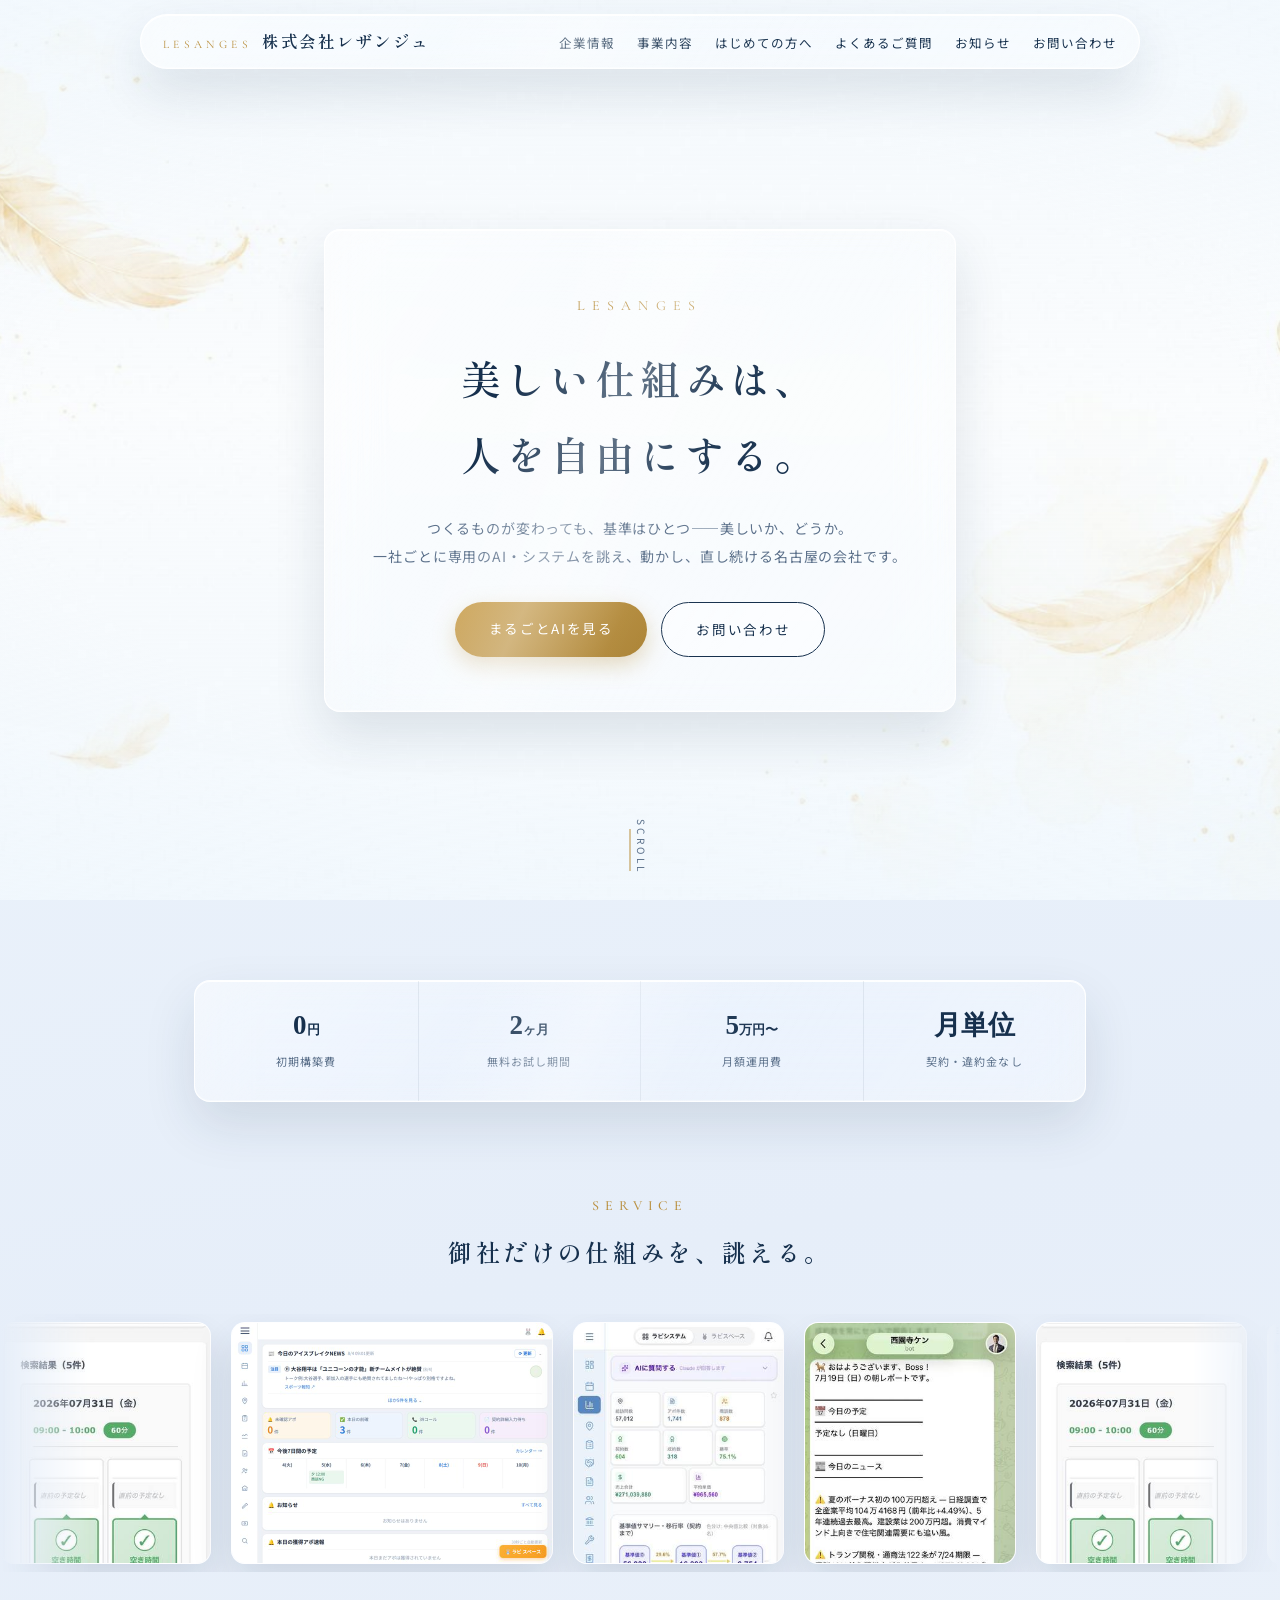
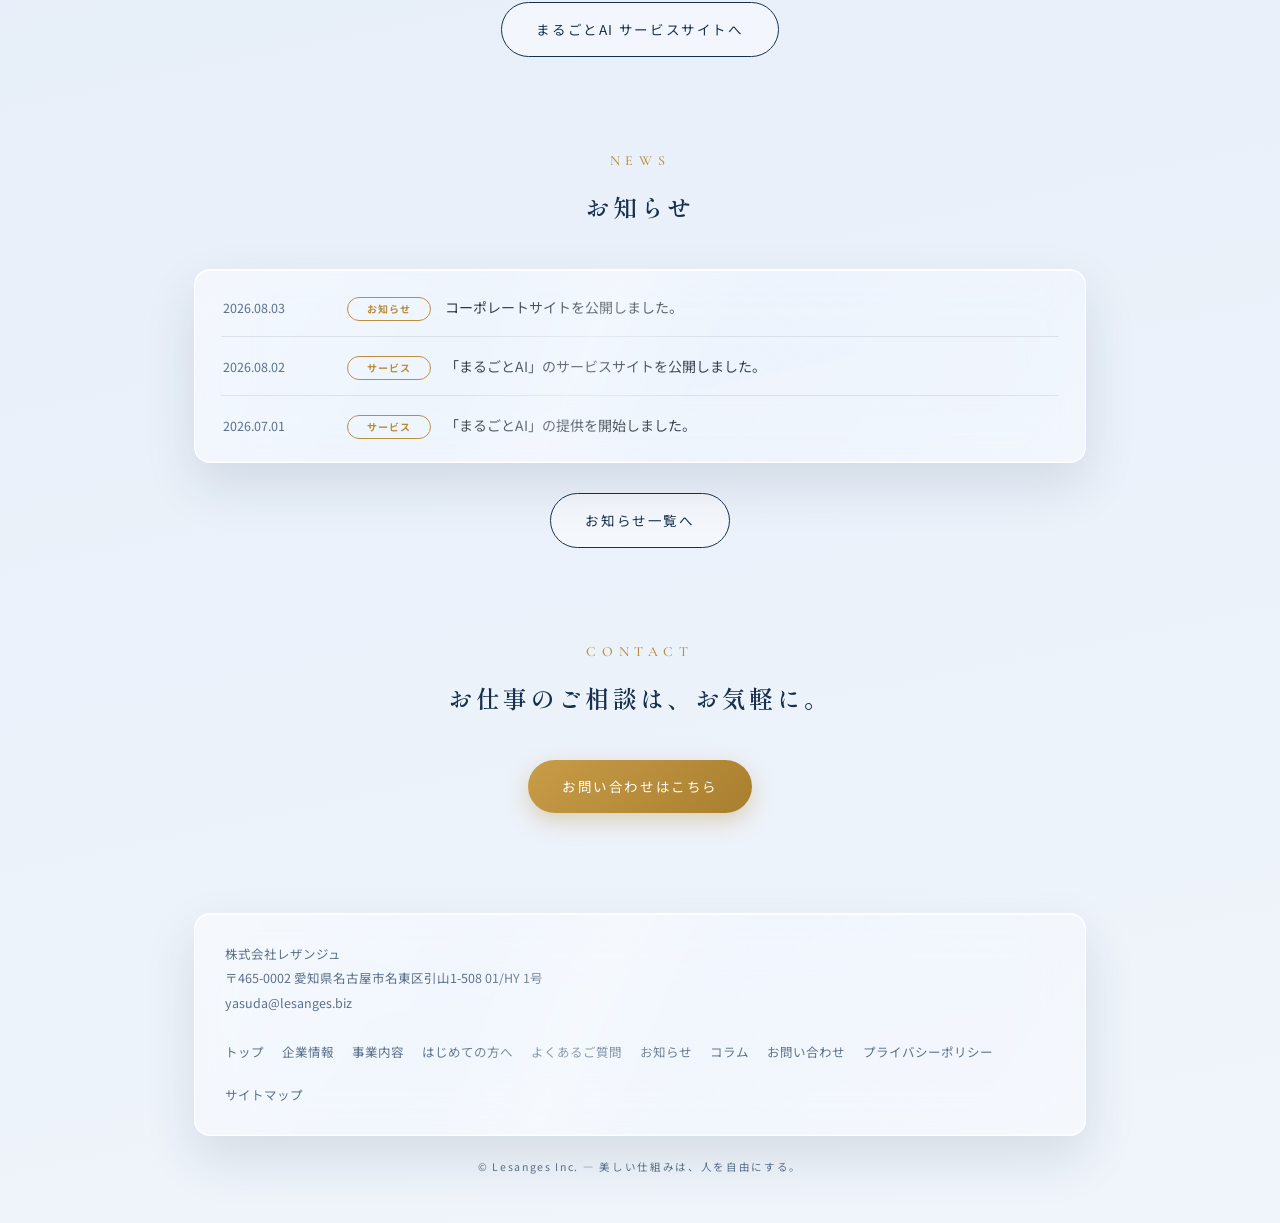
==== commit 405928f1: "リールに営業ダッシュボードの画面を追加 - img_svc_dashboard.jpg を追加(640x480, 34KB)。実機のホーム画面を   HTMLで再現して書き出したもので、実機スクショが" ====
--- a/index.html
+++ b/index.html
@@ -54,12 +54,15 @@
     <p class="sec-label">Service</p>
     <h2 class="sec-title">御社だけの仕組みを、誂える。</h2>
   </div>
-  <!-- 稼働中システムの画面。画像を増やすときは .reel-track に <figure class="reel-item"> を足すだけ -->
+  <!-- 稼働中システムの画面。画像を増やすときは .reel-track に <figure class="reel-item"> を足すだけ。
+       img_svc_dashboard.jpg は実機画面をHTMLで再現して書き出したもの(他3枚は実機のスクリーンショット)。
+       実機のスクリーンショットが用意できたら同名で差し替えれば置き換わる -->
   <div class="reel reveal" aria-label="実際に稼働しているシステムの画面">
     <div class="reel-track">
       <figure class="reel-item"><img src="img_svc_calendar.jpg" width="340" height="390" alt="社内専用カレンダーの画面"></figure>
+      <figure class="reel-item"><img src="img_svc_dashboard.jpg" width="640" height="480" alt="営業ダッシュボードの画面"></figure>
       <figure class="reel-item"><img src="img_svc_sales.jpg" width="340" height="390" alt="営業管理システムの画面"></figure>
-      <figure class="reel-item"><img src="img_svc_secretary.jpg" width="340" height="390" alt="AI秘書の画面"></figure>
+      <figure class="reel-item"><img src="img_svc_secretary.jpg" width="340" height="390" alt="AI秘書が毎朝送るレポートの画面"></figure>
     </div>
   </div>
   <div class="wrap">
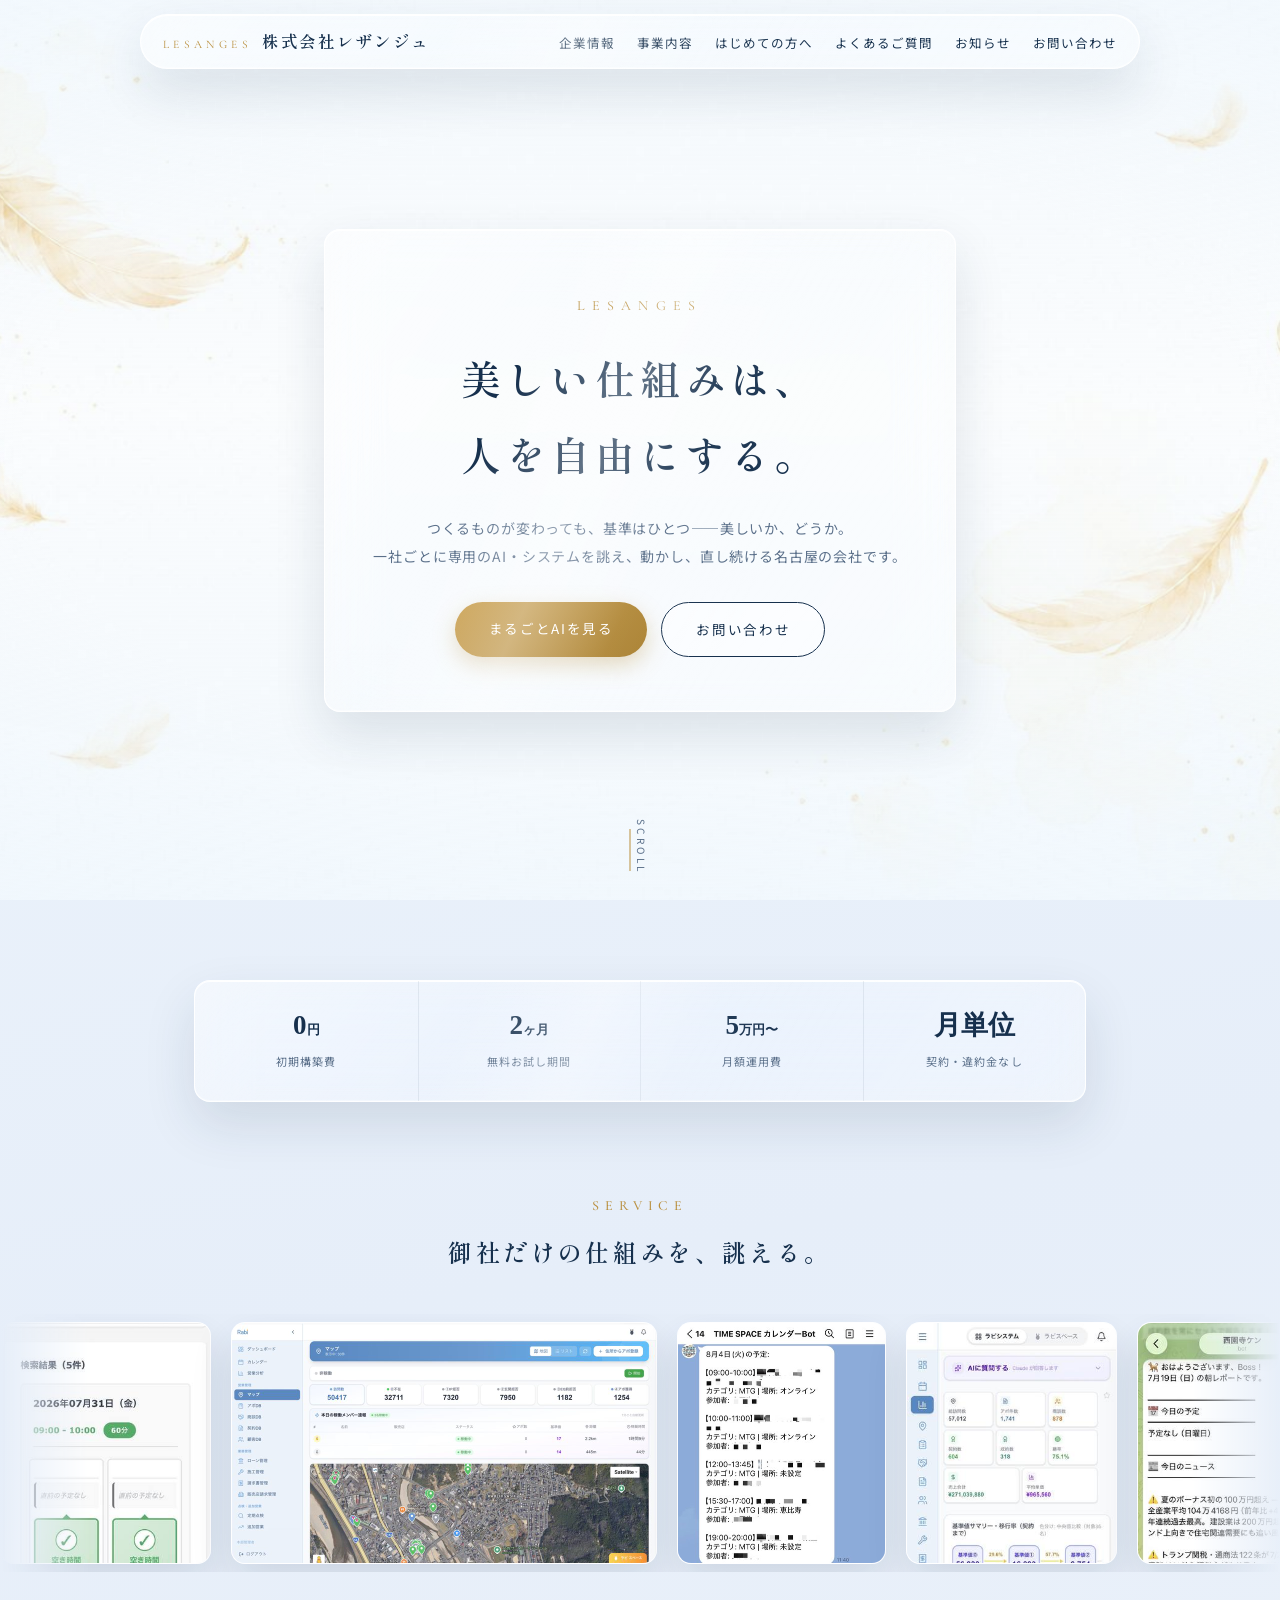
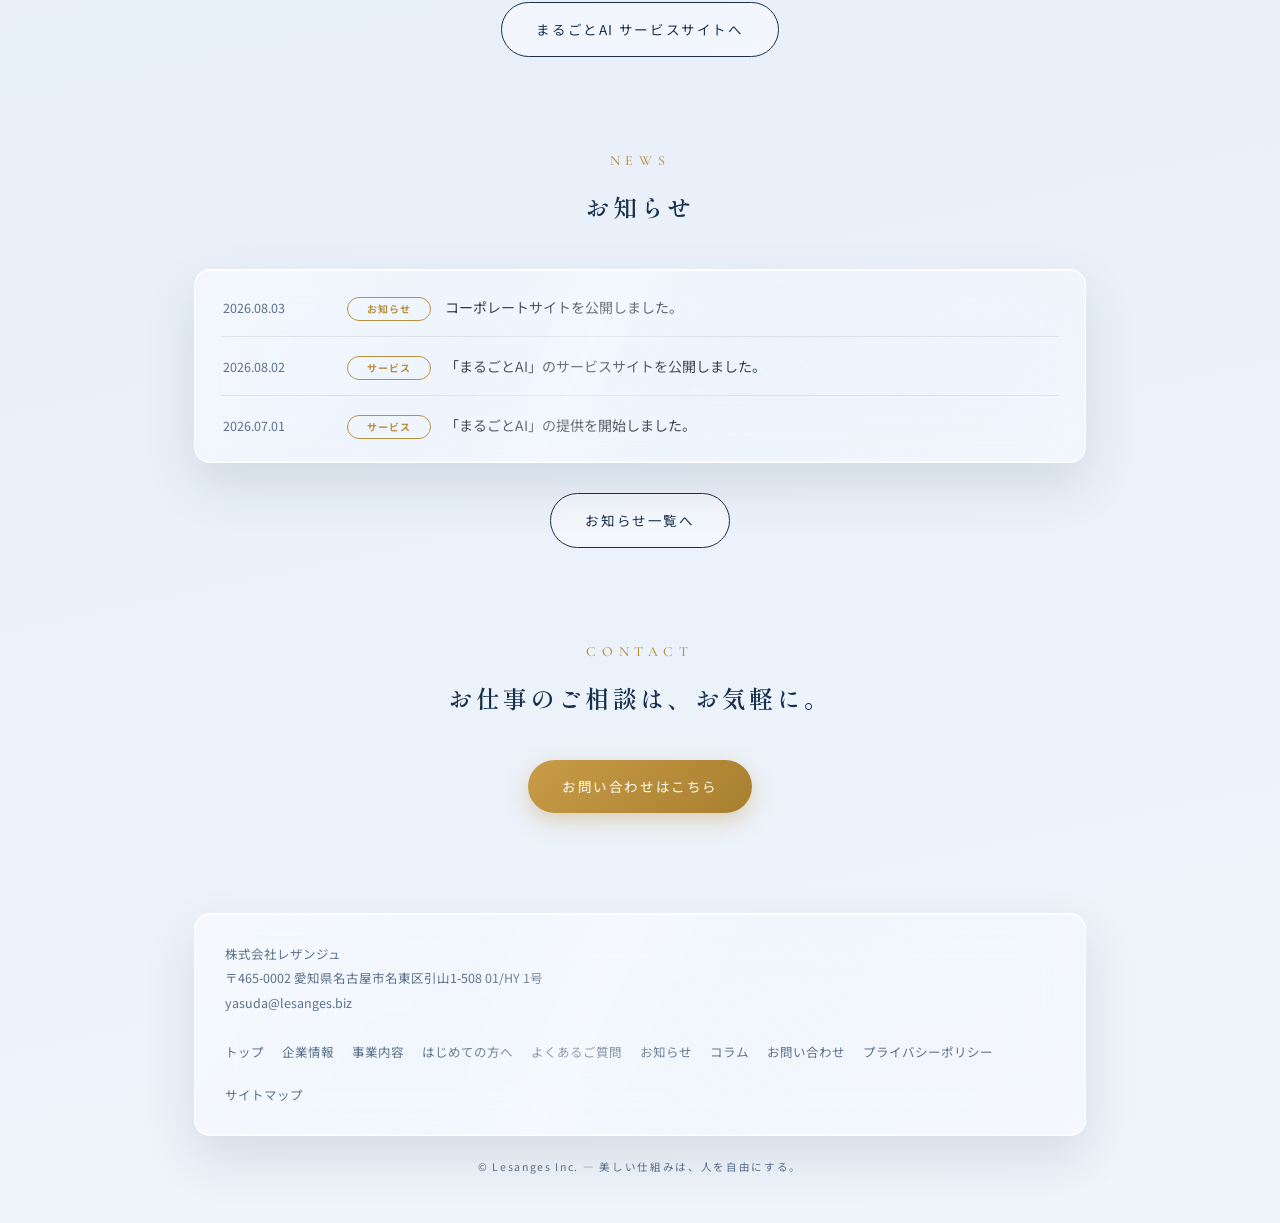
==== commit 1de81ae9: "リールに実機画面2枚を追加、再現画像を削除 - img_svc_map.jpg: 訪問マップ画面(848x480, 78KB)。IMG_7091.JPG を縮小 - img_svc_line.jpg:" ====
--- a/index.html
+++ b/index.html
@@ -54,14 +54,14 @@
     <p class="sec-label">Service</p>
     <h2 class="sec-title">御社だけの仕組みを、誂える。</h2>
   </div>
-  <!-- 稼働中システムの画面。画像を増やすときは .reel-track に <figure class="reel-item"> を足すだけ。
-       img_svc_dashboard.jpg は実機画面をHTMLで再現して書き出したもの(他3枚は実機のスクリーンショット)。
-       実機のスクリーンショットが用意できたら同名で差し替えれば置き換わる -->
+  <!-- 稼働中システムの実機画面。画像を増やすときは .reel-track に <figure class="reel-item"> を足すだけ。
+       width/height は画像の実寸を入れる(読み込み前のレイアウトのガタつきを防ぐため) -->
   <div class="reel reveal" aria-label="実際に稼働しているシステムの画面">
     <div class="reel-track">
-      <figure class="reel-item"><img src="img_svc_calendar.jpg" width="340" height="390" alt="社内専用カレンダーの画面"></figure>
-      <figure class="reel-item"><img src="img_svc_dashboard.jpg" width="640" height="480" alt="営業ダッシュボードの画面"></figure>
-      <figure class="reel-item"><img src="img_svc_sales.jpg" width="340" height="390" alt="営業管理システムの画面"></figure>
+      <figure class="reel-item"><img src="img_svc_calendar.jpg" width="340" height="390" alt="社内専用カレンダーで空き時間を検索した画面"></figure>
+      <figure class="reel-item"><img src="img_svc_map.jpg" width="848" height="480" alt="営業管理システムの訪問マップ画面"></figure>
+      <figure class="reel-item"><img src="img_svc_line.jpg" width="413" height="480" alt="LINEのカレンダーBotが送る本日の予定"></figure>
+      <figure class="reel-item"><img src="img_svc_sales.jpg" width="340" height="390" alt="営業管理システムの分析画面"></figure>
       <figure class="reel-item"><img src="img_svc_secretary.jpg" width="340" height="390" alt="AI秘書が毎朝送るレポートの画面"></figure>
     </div>
   </div>
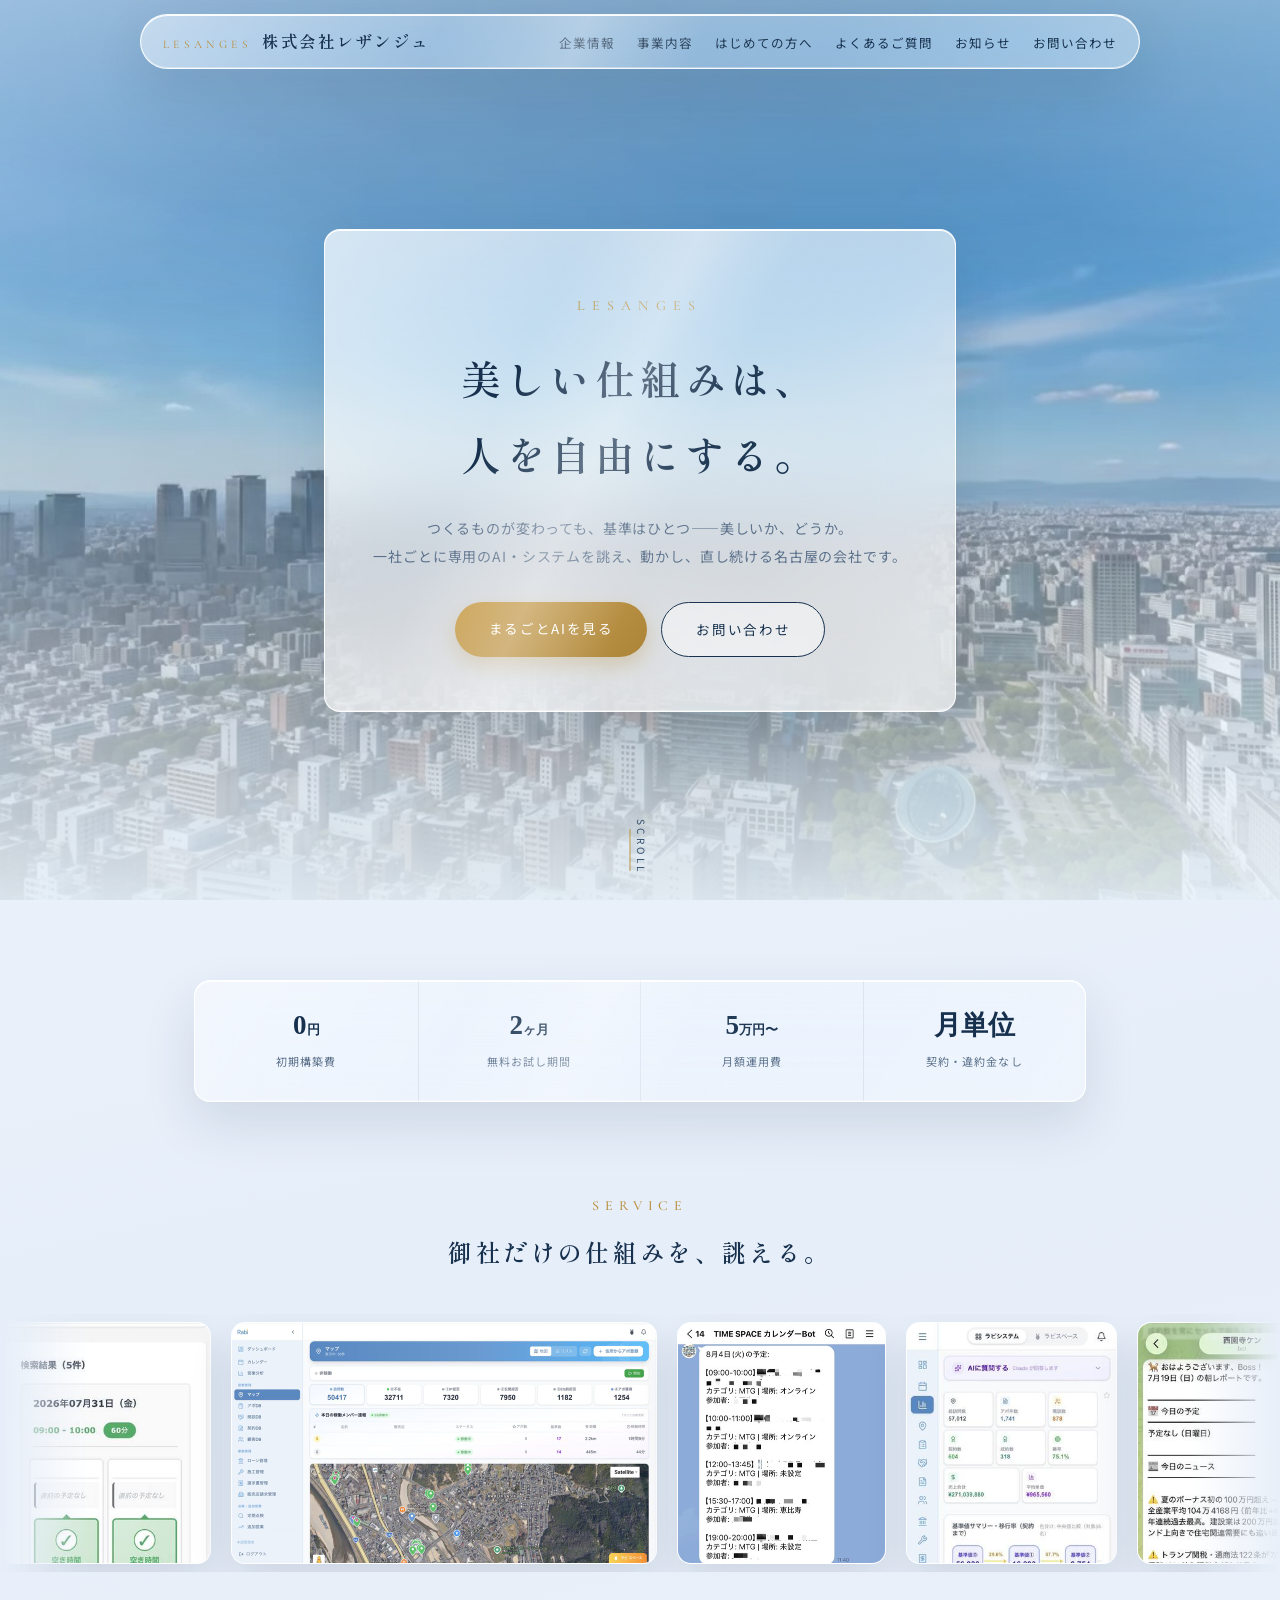
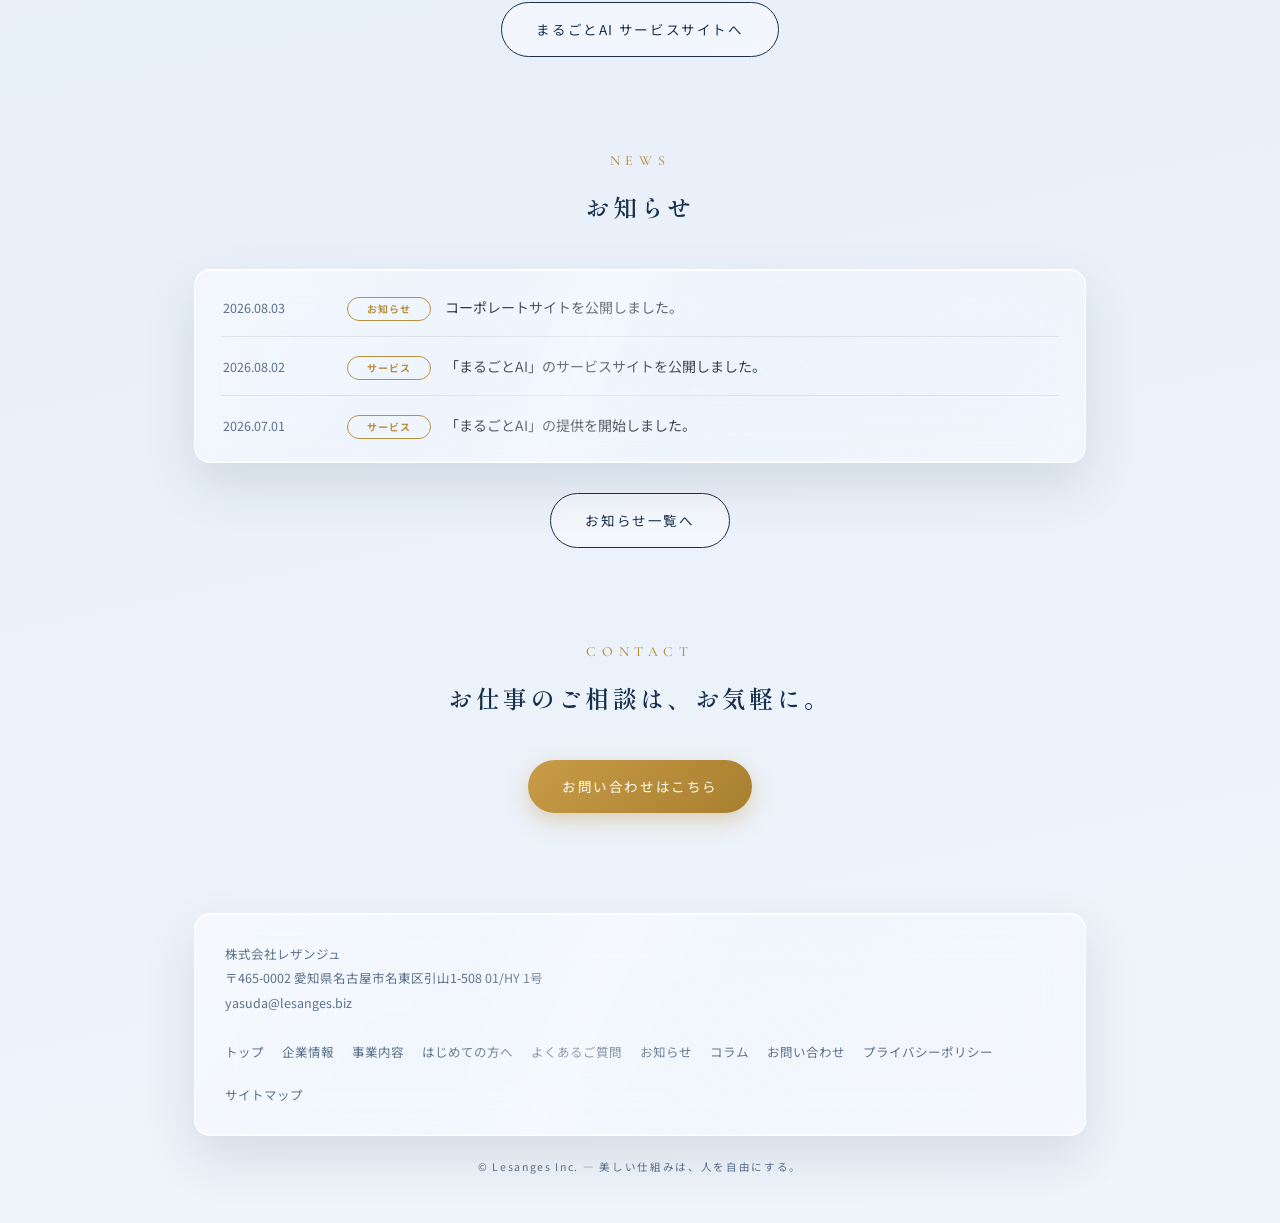
==== commit 367dd202: "ヒーロー背景を名古屋の街並みの動画に - hero.mp4 (625KB) / hero.webm (363KB) を追加。いただいた10秒のタイムラプスから   快晴が保たれている冒頭0〜1.88秒" ====
--- a/index.html
+++ b/index.html
@@ -20,11 +20,11 @@
 
 <div class="hero">
   <div class="hero-media" aria-hidden="true">
-    <!-- 動画を使う場合は、hero.mp4 と img_hero.jpg を置いて下のコメントを外す(写真は動画の待ち受け画像になります)
-    <video autoplay muted loop playsinline poster="img_hero.jpg">
+    <!-- 名古屋の街並み。快晴の部分を往復再生にしてあるので継ぎ目なくループする -->
+    <video autoplay muted loop playsinline preload="auto" poster="img_hero.jpg">
       <source src="hero.mp4" type="video/mp4">
+      <source src="hero.webm" type="video/webm">
     </video>
-    -->
   </div>
   <div class="hero-panel glass">
     <span class="fr">Lesanges</span>
--- a/style.css
+++ b/style.css
@@ -62,19 +62,22 @@
   min-height:100vh;display:flex;align-items:center;justify-content:center;
   position:relative;overflow:hidden;padding:130px 20px 90px;
 }
-/* ヒーローの背景メディア。写真に差し替える場合は下の url() を差し替える。
-   動画を使う場合は index.html の <video> のコメントを外す(写真はそのポスターになる) */
+/* ヒーローの背景メディア。動画(hero.mp4)の下に img_hero.jpg を敷いてあるので、
+   動画が再生できない端末や省データモードでも同じ絵が出る */
 .hero-media{
   position:absolute;inset:0;z-index:0;
-  background:url(img_philosophy.jpg) center/cover no-repeat;
+  background:url(img_hero.jpg) center/cover no-repeat;
   animation:heroZoom 26s ease-in-out infinite alternate;
 }
 .hero-media video{position:absolute;inset:0;width:100%;height:100%;object-fit:cover;display:block;}
 @keyframes heroZoom{from{transform:scale(1.02);}to{transform:scale(1.12);}}
+/* 空はできるだけ見せ、細かい街並みが乗る下半分は強めに沈めて文字を読みやすくする。
+   最下部はページ背景と同じ色に寄せて、次のセクションへ自然につなぐ */
 .hero::after{content:"";position:absolute;inset:0;z-index:1;pointer-events:none;
   background:
-    linear-gradient(180deg,rgba(234,244,252,.5),rgba(234,244,252,.18) 45%,rgba(234,244,252,.6)),
-    radial-gradient(120% 90% at 50% 50%, transparent 40%, rgba(234,244,252,.42) 100%);
+    linear-gradient(180deg,rgba(234,244,252,.46) 0%,rgba(234,244,252,.14) 42%,
+                    rgba(234,244,252,.6) 80%,rgba(234,244,252,.9) 100%),
+    radial-gradient(120% 90% at 50% 46%, transparent 38%, rgba(234,244,252,.4) 100%);
 }
 .petals{position:fixed;inset:0;pointer-events:none;overflow:hidden;z-index:1;}
 .petal{position:absolute;top:-8%;color:var(--gold);animation:fall linear infinite;}
@@ -84,6 +87,12 @@
   100%{transform:translateY(115vh) translateX(8vw) rotate(320deg);}
 }
 .hero-panel{position:relative;z-index:2;max-width:660px;text-align:center;padding:62px 48px 54px;animation:heroIn 1.1s .15s cubic-bezier(.2,.7,.2,1) both;}
+/* 背景が動画になったぶん、.glass より白を強めてぼかしを深くする(文字を読みやすく保つため) */
+.hero-panel.glass{
+  background:linear-gradient(125deg, rgba(255,255,255,.74) 0%, rgba(255,255,255,.58) 46%, rgba(255,255,255,.68) 100%);
+  backdrop-filter:blur(32px) saturate(1.22);
+  -webkit-backdrop-filter:blur(32px) saturate(1.22);
+}
 @keyframes heroIn{from{opacity:0;transform:translateY(22px);}to{opacity:1;transform:none;}}
 .hero-panel .fr{font-family:'Cormorant Garamond',serif;font-size:14px;letter-spacing:.52em;color:var(--gold);text-transform:uppercase;display:block;margin-bottom:20px;}
 .hero-panel h1{font-size:clamp(26px,4.6vw,40px);letter-spacing:.12em;line-height:1.9;}
@@ -94,7 +103,9 @@
 .btn.gold:hover{transform:translateY(-2px);box-shadow:0 12px 26px rgba(185,143,62,.42);}
 .btn.ghost{border:1px solid var(--ink);color:var(--ink);background:rgba(255,255,255,.45);}
 .btn.ghost:hover{background:var(--ink);color:#fff;}
-.hero-scroll{position:absolute;bottom:26px;left:50%;transform:translateX(-50%);z-index:2;font-size:10px;letter-spacing:.34em;color:var(--ink-soft);writing-mode:vertical-rl;}
+/* パネルの外に置かれていて街並みの上に直接乗るため、白い滲みで浮かせる */
+.hero-scroll{position:absolute;bottom:26px;left:50%;transform:translateX(-50%);z-index:2;font-size:10px;letter-spacing:.34em;color:#33506f;writing-mode:vertical-rl;
+  text-shadow:0 1px 9px rgba(255,255,255,.92), 0 0 20px rgba(255,255,255,.8);}
 .hero-scroll::after{content:"";display:block;width:1px;height:42px;background:var(--gold);margin:10px auto 0;}
 section{padding:80px 0;position:relative;z-index:2;}
 .sec-label{font-family:'Cormorant Garamond',serif;font-size:14px;font-weight:500;letter-spacing:.4em;color:var(--gold);text-align:center;text-transform:uppercase;margin-bottom:8px;}
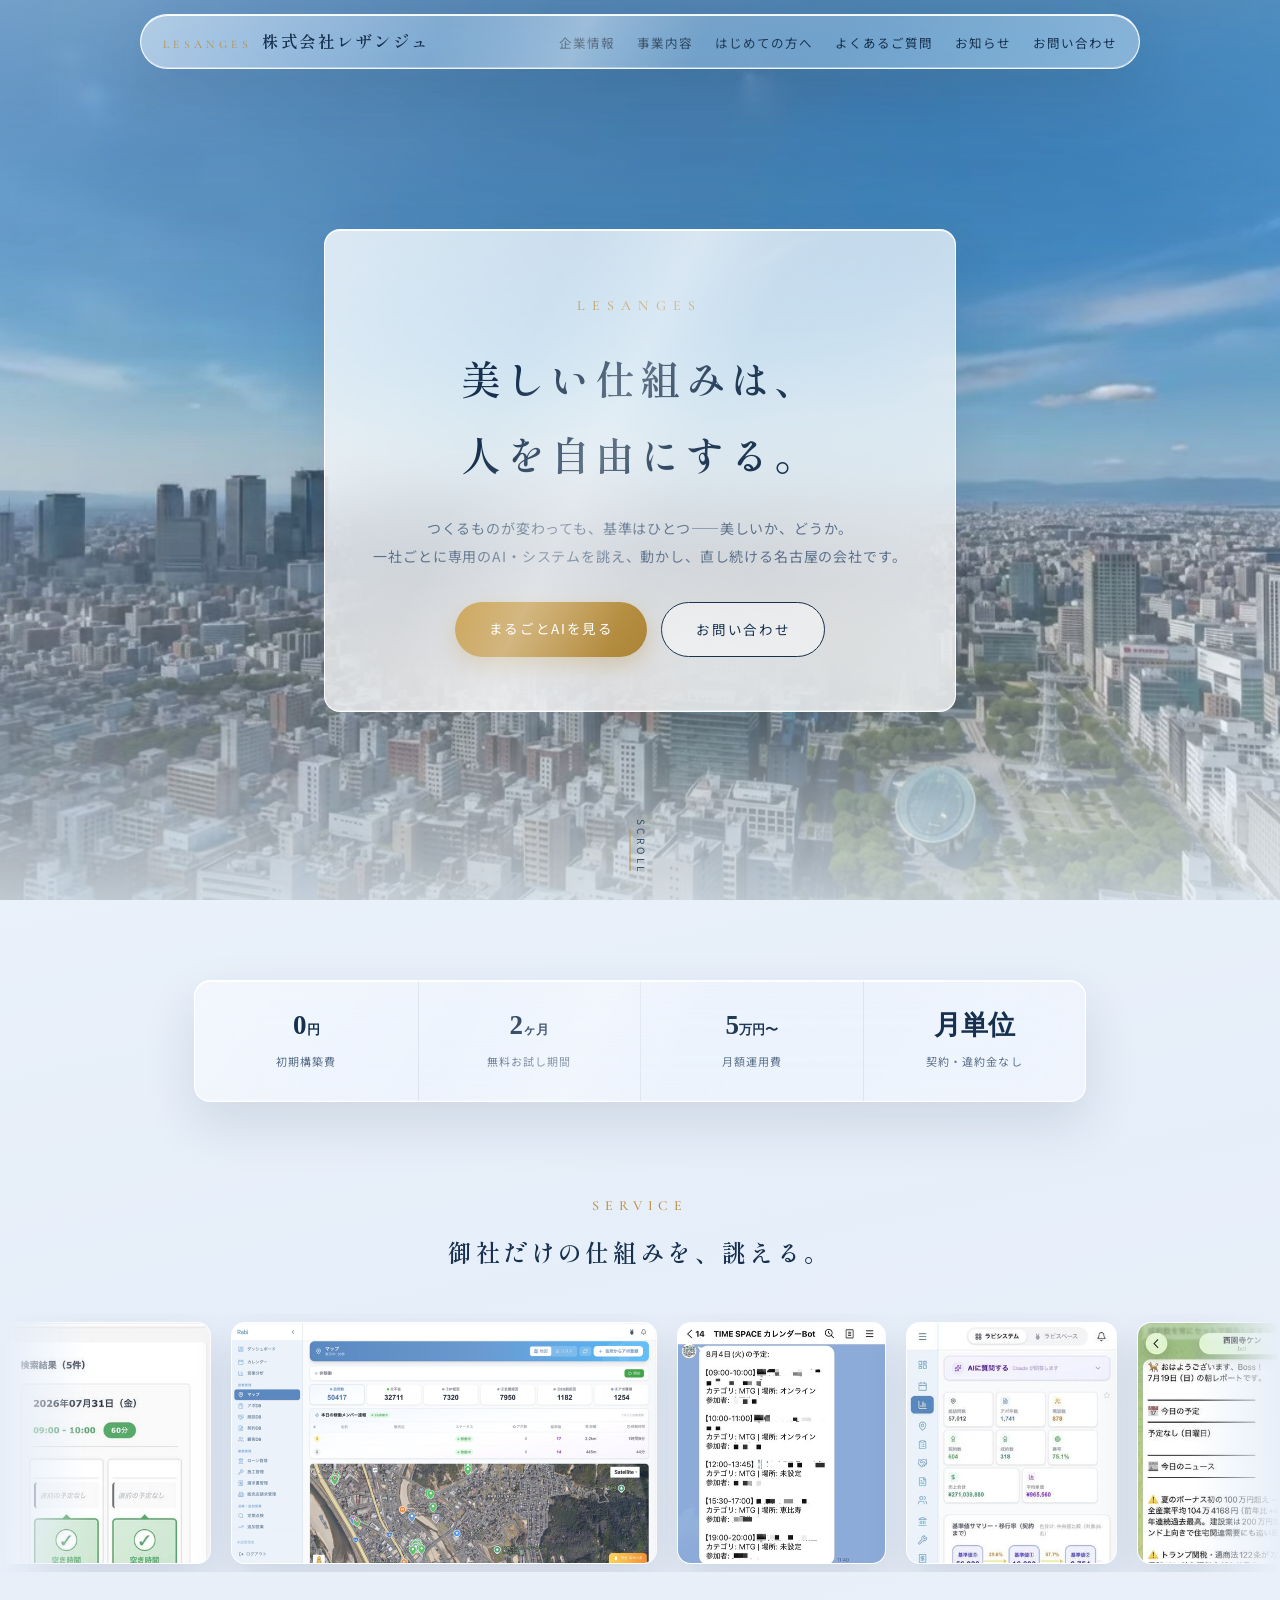
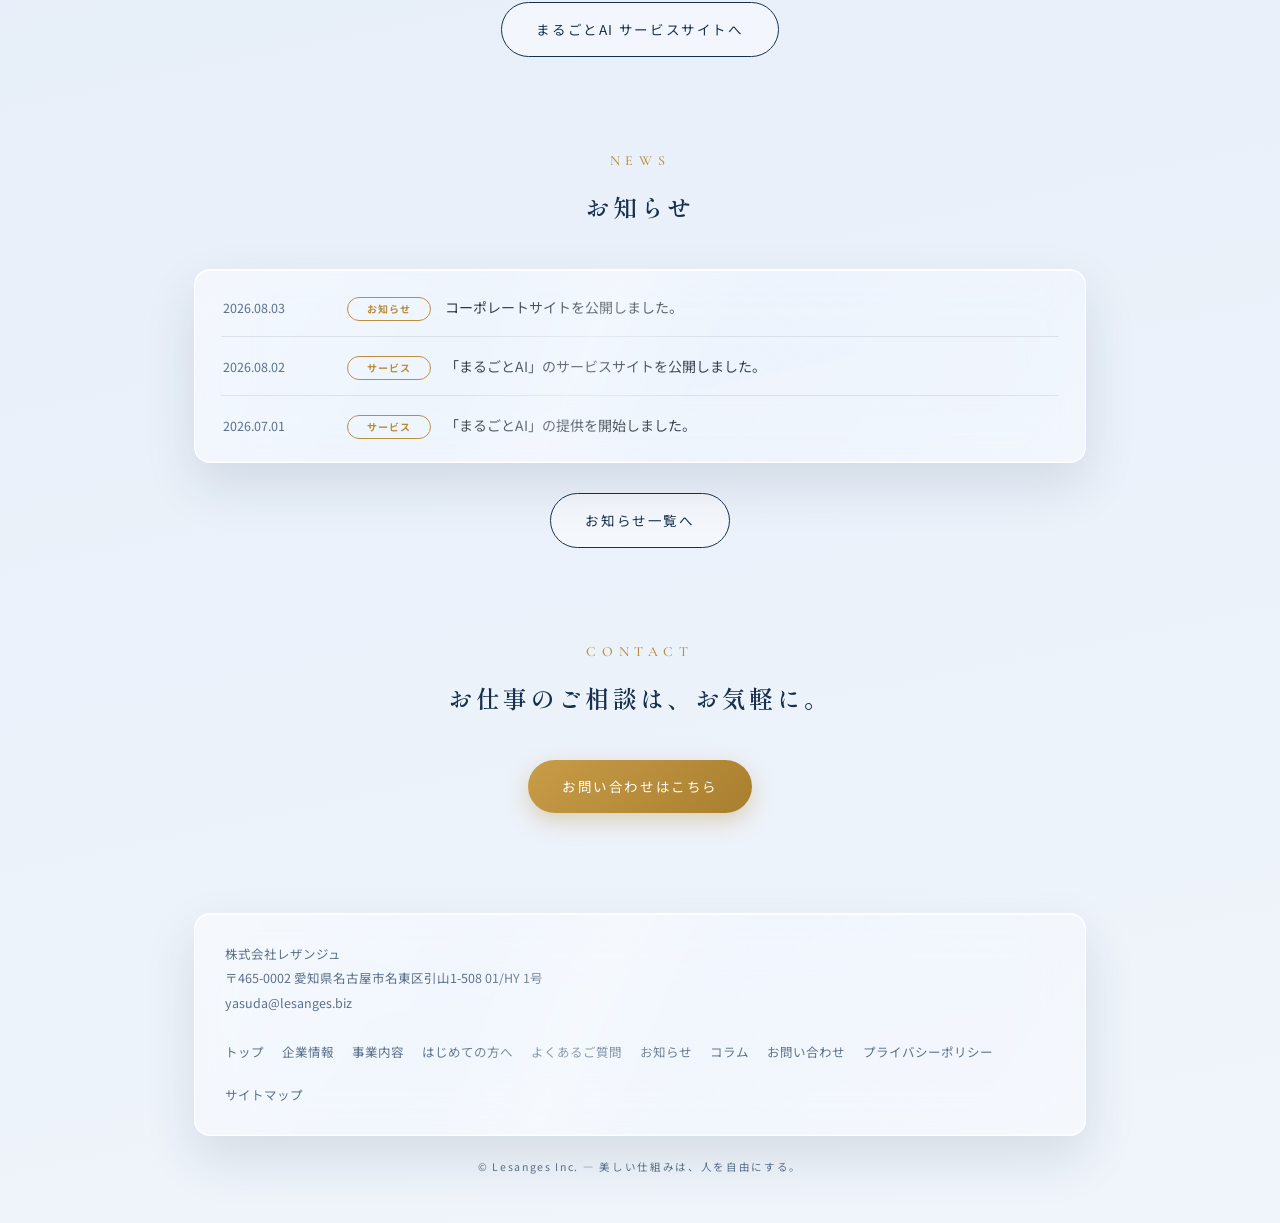
==== commit 425ea2c0: "携帯での操作性を改善: ハンバーガーメニュー導入と文字・タップ領域の調整 ヘッダー: - 全10ページにハンバーガーボタンを追加し、820px以下では縦並びの   ドロップダウンメニューに切り替え。従" ====
--- a/index.html
+++ b/index.html
@@ -15,7 +15,8 @@
 <div class="petals" aria-hidden="true"></div>
 <header class="gnav"><div class="gnav-in glass">
 <a class="brand" href="index.html"><span class="fr">Lesanges</span><span class="ja">株式会社レザンジュ</span></a>
-<ul><li><a href="company.html">企業情報</a></li><li><a href="service.html">事業内容</a></li><li><a href="first.html">はじめての方へ</a></li><li><a href="faq.html">よくあるご質問</a></li><li><a href="news.html">お知らせ</a></li><li><a href="contact.html">お問い合わせ</a></li></ul>
+<button class="gnav-toggle" type="button" aria-label="メニューを開く" aria-expanded="false" aria-controls="gnav-menu"><span></span><span></span><span></span></button>
+<ul id="gnav-menu"><li><a href="company.html">企業情報</a></li><li><a href="service.html">事業内容</a></li><li><a href="first.html">はじめての方へ</a></li><li><a href="faq.html">よくあるご質問</a></li><li><a href="news.html">お知らせ</a></li><li><a href="contact.html">お問い合わせ</a></li></ul>
 </div></header>
 
 <div class="hero">
--- a/style.css
+++ b/style.css
@@ -45,18 +45,44 @@
   background:linear-gradient(115deg, transparent 30%, rgba(255,255,255,.34) 44%, rgba(255,255,255,.06) 56%, transparent 70%);
 }
 .gnav{position:fixed;top:14px;left:50%;transform:translateX(-50%);z-index:60;width:min(1000px,calc(100% - 28px));}
-.gnav-in{display:flex;align-items:center;justify-content:space-between;padding:10px 22px;border-radius:99px;}
+.gnav-in{position:relative;display:flex;align-items:center;justify-content:space-between;padding:10px 22px;border-radius:99px;}
+.gnav-toggle{display:none;}
 .brand{text-decoration:none;display:flex;align-items:baseline;gap:10px;}
 .brand .fr{font-family:'Cormorant Garamond',serif;font-size:11.5px;letter-spacing:.38em;color:var(--gold);text-transform:uppercase;}
 .brand .ja{font-family:'Shippori Mincho',serif;font-size:16.5px;letter-spacing:.1em;color:var(--ink);font-weight:600;}
 .gnav ul{display:flex;gap:22px;list-style:none;}
 .gnav ul a{text-decoration:none;font-size:12.5px;letter-spacing:.08em;color:var(--ink);padding:5px 0;border-bottom:1.5px solid transparent;}
 .gnav ul a:hover,.gnav ul a.on{border-bottom-color:var(--gold);}
+/* 携帯・タブレット: 6項目を横に並べると指で押せない大きさになるため、
+   ハンバーガーで開く縦並びのメニューに切り替える */
 @media (max-width:820px){
   .gnav{top:0;width:100%;}
-  .gnav-in{border-radius:0 0 14px 14px;flex-direction:column;align-items:flex-start;gap:2px;padding:10px 18px;}
-  .gnav ul{gap:14px;flex-wrap:wrap;}
-  .gnav ul a{font-size:11.5px;}
+  .gnav-in{border-radius:0 0 14px 14px;padding:8px 8px 8px 18px;}
+
+  .gnav-toggle{
+    display:flex;flex-direction:column;align-items:center;justify-content:center;gap:5px;
+    width:46px;height:46px;flex:0 0 46px;padding:0;border:0;background:none;cursor:pointer;
+    -webkit-tap-highlight-color:transparent;
+  }
+  .gnav-toggle span{display:block;width:21px;height:1.5px;border-radius:2px;background:var(--ink);
+    transition:transform .3s cubic-bezier(.2,.7,.2,1), opacity .2s;}
+  .gnav-toggle[aria-expanded="true"] span:nth-child(1){transform:translateY(6.5px) rotate(45deg);}
+  .gnav-toggle[aria-expanded="true"] span:nth-child(2){opacity:0;}
+  .gnav-toggle[aria-expanded="true"] span:nth-child(3){transform:translateY(-6.5px) rotate(-45deg);}
+
+  .gnav ul{
+    position:absolute;left:0;right:0;top:100%;flex-direction:column;gap:0;
+    /* 背後のヒーローの文字が透けると読めなくなるので、ここは不透明にする */
+    background:linear-gradient(180deg,#fdfeff,#f4f8fd);
+    border-radius:0 0 16px 16px;box-shadow:0 18px 42px rgba(22,48,77,.16);
+    max-height:0;overflow:hidden;visibility:hidden;
+    transition:max-height .34s cubic-bezier(.2,.7,.2,1), visibility .34s;
+  }
+  .gnav ul.open{max-height:70vh;overflow-y:auto;visibility:visible;}
+  .gnav ul li + li{border-top:1px solid rgba(22,48,77,.07);}
+  .gnav ul a{display:block;font-size:14px;padding:15px 20px;border-bottom:0;}
+  .gnav ul a.on{border-bottom:0;color:var(--gold);}
+  .gnav ul a:hover{border-bottom:0;}
 }
 .hero{
   min-height:100vh;display:flex;align-items:center;justify-content:center;
@@ -71,13 +97,14 @@
 }
 .hero-media video{position:absolute;inset:0;width:100%;height:100%;object-fit:cover;display:block;}
 @keyframes heroZoom{from{transform:scale(1.02);}to{transform:scale(1.12);}}
-/* 空はできるだけ見せ、細かい街並みが乗る下半分は強めに沈めて文字を読みやすくする。
-   最下部はページ背景と同じ色に寄せて、次のセクションへ自然につなぐ */
+/* 夕景の色を残したいのでスクリムは control 最小限に。文字はガラスパネルの上か
+   影付きなので、ここを薄くしても読めなくならない。最下部だけはページ背景の色に
+   寄せて次のセクションへつなぐ */
 .hero::after{content:"";position:absolute;inset:0;z-index:1;pointer-events:none;
   background:
-    linear-gradient(180deg,rgba(234,244,252,.46) 0%,rgba(234,244,252,.14) 42%,
-                    rgba(234,244,252,.6) 80%,rgba(234,244,252,.9) 100%),
-    radial-gradient(120% 90% at 50% 46%, transparent 38%, rgba(234,244,252,.4) 100%);
+    linear-gradient(180deg,rgba(234,244,252,.24) 0%,rgba(234,244,252,.05) 42%,
+                    rgba(234,244,252,.38) 80%,rgba(234,244,252,.78) 100%),
+    radial-gradient(120% 90% at 50% 46%, transparent 42%, rgba(234,244,252,.26) 100%);
 }
 .petals{position:fixed;inset:0;pointer-events:none;overflow:hidden;z-index:1;}
 .petal{position:absolute;top:-8%;color:var(--gold);animation:fall linear infinite;}
@@ -87,11 +114,13 @@
   100%{transform:translateY(115vh) translateX(8vw) rotate(320deg);}
 }
 .hero-panel{position:relative;z-index:2;max-width:660px;text-align:center;padding:62px 48px 54px;animation:heroIn 1.1s .15s cubic-bezier(.2,.7,.2,1) both;}
-/* 背景が動画になったぶん、.glass より白を強めてぼかしを深くする(文字を読みやすく保つため) */
+/* 背景が動画になったぶん、.glass より白を強めてぼかしを深くする。
+   スクリムを薄くしてあるので、昼から薄暮・夕焼けまで背景が変わっても
+   ここで文字の下地を確保する */
 .hero-panel.glass{
-  background:linear-gradient(125deg, rgba(255,255,255,.74) 0%, rgba(255,255,255,.58) 46%, rgba(255,255,255,.68) 100%);
-  backdrop-filter:blur(32px) saturate(1.22);
-  -webkit-backdrop-filter:blur(32px) saturate(1.22);
+  background:linear-gradient(125deg, rgba(255,255,255,.8) 0%, rgba(255,255,255,.68) 46%, rgba(255,255,255,.76) 100%);
+  backdrop-filter:blur(34px) saturate(1.2);
+  -webkit-backdrop-filter:blur(34px) saturate(1.2);
 }
 @keyframes heroIn{from{opacity:0;transform:translateY(22px);}to{opacity:1;transform:none;}}
 .hero-panel .fr{font-family:'Cormorant Garamond',serif;font-size:14px;letter-spacing:.52em;color:var(--gold);text-transform:uppercase;display:block;margin-bottom:20px;}
@@ -110,6 +139,13 @@
 section{padding:80px 0;position:relative;z-index:2;}
 .sec-label{font-family:'Cormorant Garamond',serif;font-size:14px;font-weight:500;letter-spacing:.4em;color:var(--gold);text-align:center;text-transform:uppercase;margin-bottom:8px;}
 .sec-title{font-size:24px;text-align:center;letter-spacing:.14em;margin-bottom:38px;}
+/* 携帯では24pxだと最長の見出し(15文字)が入りきらず「誂え/る。」のような
+   不自然な位置で折り返されるため、1行に収まる大きさまで詰める。
+   auto-phrase は対応ブラウザでのみ効き、折り返す場合に文節で切ってくれる */
+@media (max-width:560px){
+  .sec-title{font-size:clamp(18px,5.1vw,20px);letter-spacing:.08em;margin-bottom:28px;word-break:auto-phrase;}
+  .sec-label{font-size:12.5px;letter-spacing:.3em;}
+}
 .reveal{opacity:0;transform:translateY(24px);transition:opacity .8s ease, transform .8s ease;}
 .reveal.in{opacity:1;transform:none;}
 @media (prefers-reduced-motion:reduce){.reveal{opacity:1;transform:none;}}
@@ -119,7 +155,7 @@
 .stats b{font-family:'Shippori Mincho',serif;font-size:27px;color:var(--ink);display:block;line-height:1.4;}
 .stats b em{font-style:normal;font-size:13px;}
 .stats span{font-size:11px;color:var(--ink-soft);letter-spacing:.1em;}
-@media (max-width:680px){.stats{grid-template-columns:1fr 1fr;}.stats .st:nth-child(3){border-left:none;}.stats .st{border-top:1px solid rgba(22,48,77,.08);}.stats .st:nth-child(-n+2){border-top:none;}}
+@media (max-width:680px){.stats{grid-template-columns:1fr 1fr;}.stats .st:nth-child(3){border-left:none;}.stats .st{border-top:1px solid rgba(22,48,77,.08);}.stats .st:nth-child(-n+2){border-top:none;}.stats span{font-size:12px;}}
 /* 稼働中システムのリール(左へゆっくり流れるスライドショー)
    画面を並べるだけ。価格・説明は載せない(詳細はまるごとAIのLPで) */
 .reel{
@@ -152,13 +188,18 @@
 .news-list .item:last-child{border-bottom:none;}
 .news-list time{color:var(--ink-soft);font-size:12.5px;}
 .news-list .cat{font-size:10px;font-weight:700;letter-spacing:.12em;color:var(--gold);border:1px solid var(--gold);text-align:center;border-radius:99px;padding:1px 0;}
-@media (max-width:560px){.news-list .item{grid-template-columns:96px 74px;}.news-list .body{grid-column:1/-1;}}
+@media (max-width:560px){.news-list .item{grid-template-columns:96px 78px;}.news-list .body{grid-column:1/-1;}.news-list .cat{font-size:11px;padding:2px 0;}}
 .spec{padding:12px 30px;}
 .spec .row{display:grid;grid-template-columns:170px 1fr;border-bottom:1px solid rgba(22,48,77,.1);}
 .spec .row:last-child{border-bottom:none;}
 .spec dt{padding:17px 4px;font-size:13px;font-weight:700;color:var(--ink);letter-spacing:.12em;}
 .spec dd{padding:17px 4px;font-size:14.5px;}
-@media (max-width:560px){.spec{padding:8px 20px;}.spec .row{grid-template-columns:1fr;}.spec dt{padding-bottom:0;}.spec dd{padding-top:2px;}}
+@media (max-width:560px){.spec{padding:8px 20px;}.spec .row{grid-template-columns:1fr;}.spec dt{padding-bottom:0;}.spec dd{padding-top:2px;}
+  /* サイトマップや会社概要のように dt/dd の中がリンクの場合、インラインだと
+     高さが文字分しかなく指で押せないので、行幅いっぱいのブロックにする */
+  .spec dt a{display:block;padding:7px 0;}
+  .spec dd a{display:inline-block;padding:7px 0;}
+}
 .pt{padding:150px 0 60px;text-align:center;position:relative;z-index:2;}
 .pt h1{font-size:clamp(26px,4.4vw,36px);letter-spacing:.18em;}
 .pt .en{font-family:'Cormorant Garamond',serif;font-size:14px;letter-spacing:.44em;color:var(--gold);text-transform:uppercase;display:block;margin-bottom:8px;}
@@ -179,6 +220,13 @@
 .foot-glass nav a{font-size:12.5px;color:var(--ink-soft);text-decoration:none;}
 .foot-glass nav a:hover{color:var(--gold);}
 .copy{text-align:center;font-size:10.5px;color:var(--ink-soft);letter-spacing:.16em;margin-top:20px;}
+/* 携帯: フッターのリンクは指で押せる高さを確保し、小さすぎる文字を持ち上げる */
+@media (max-width:680px){
+  .foot-glass{padding:24px 22px;gap:14px;}
+  .foot-glass nav{gap:0 18px;}
+  .foot-glass nav a{padding:10px 0;font-size:13px;}
+  .copy{font-size:11.5px;letter-spacing:.1em;}
+}
 
 /* ==========================================================
    ここから下層ページ用の部品(v2追加分)
@@ -213,7 +261,7 @@
 .flow h3{font-size:16.5px;letter-spacing:.08em;display:flex;align-items:center;gap:10px;flex-wrap:wrap;}
 .flow .badge{font-size:10.5px;font-weight:700;letter-spacing:.1em;color:var(--gold);border:1px solid var(--gold);border-radius:99px;padding:1px 12px;}
 .flow p{font-size:13.5px;line-height:2;margin-top:8px;}
-@media (max-width:560px){.flow li{padding:22px 22px 22px 66px;}.flow li::after{left:20px;font-size:24px;}}
+@media (max-width:560px){.flow li{padding:22px 22px 22px 66px;}.flow li::after{left:20px;font-size:24px;}.flow .badge{font-size:11.5px;}}
 
 /* よくあるご質問 */
 .faq-list{display:grid;gap:14px;}
@@ -230,7 +278,10 @@
 .contact-panel img{height:200px;width:auto;max-width:100%;}
 .contact-panel p{font-size:14px;margin:16px 0 20px;}
 .mail-link{font-family:'Cormorant Garamond',serif;font-size:26px;letter-spacing:.06em;color:var(--ink);text-decoration:none;border-bottom:1px solid var(--gold);padding-bottom:3px;}
-@media (max-width:560px){.contact-panel{padding:32px 20px;}.mail-link{font-size:20px;}}
+/* 携帯ではメールリンクが最重要の導線なので、指で確実に押せる高さにする */
+@media (max-width:560px){.contact-panel{padding:32px 20px;}
+  .mail-link{font-size:20px;display:inline-block;padding:11px 4px;}
+}
 
 /* 注記 */
 .note{font-size:12px;color:var(--ink-soft);margin-top:18px;text-align:center;}
